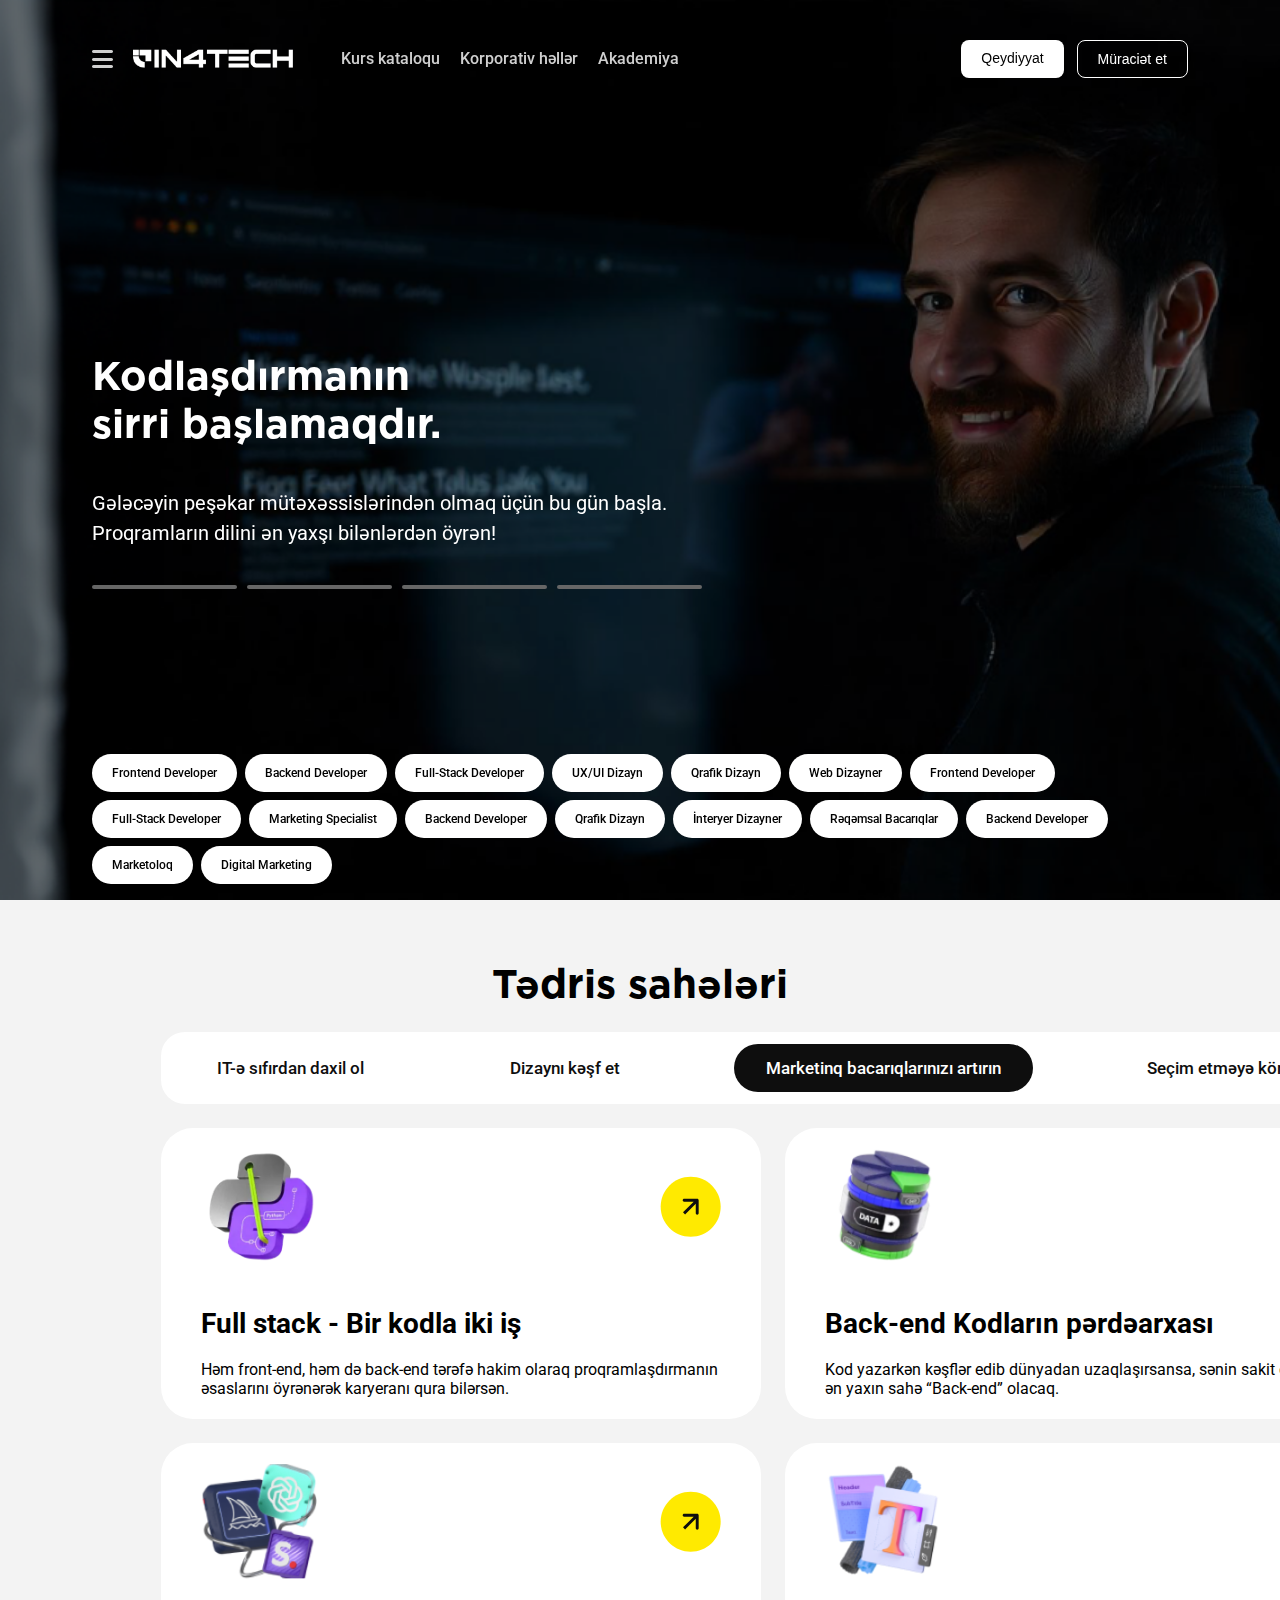
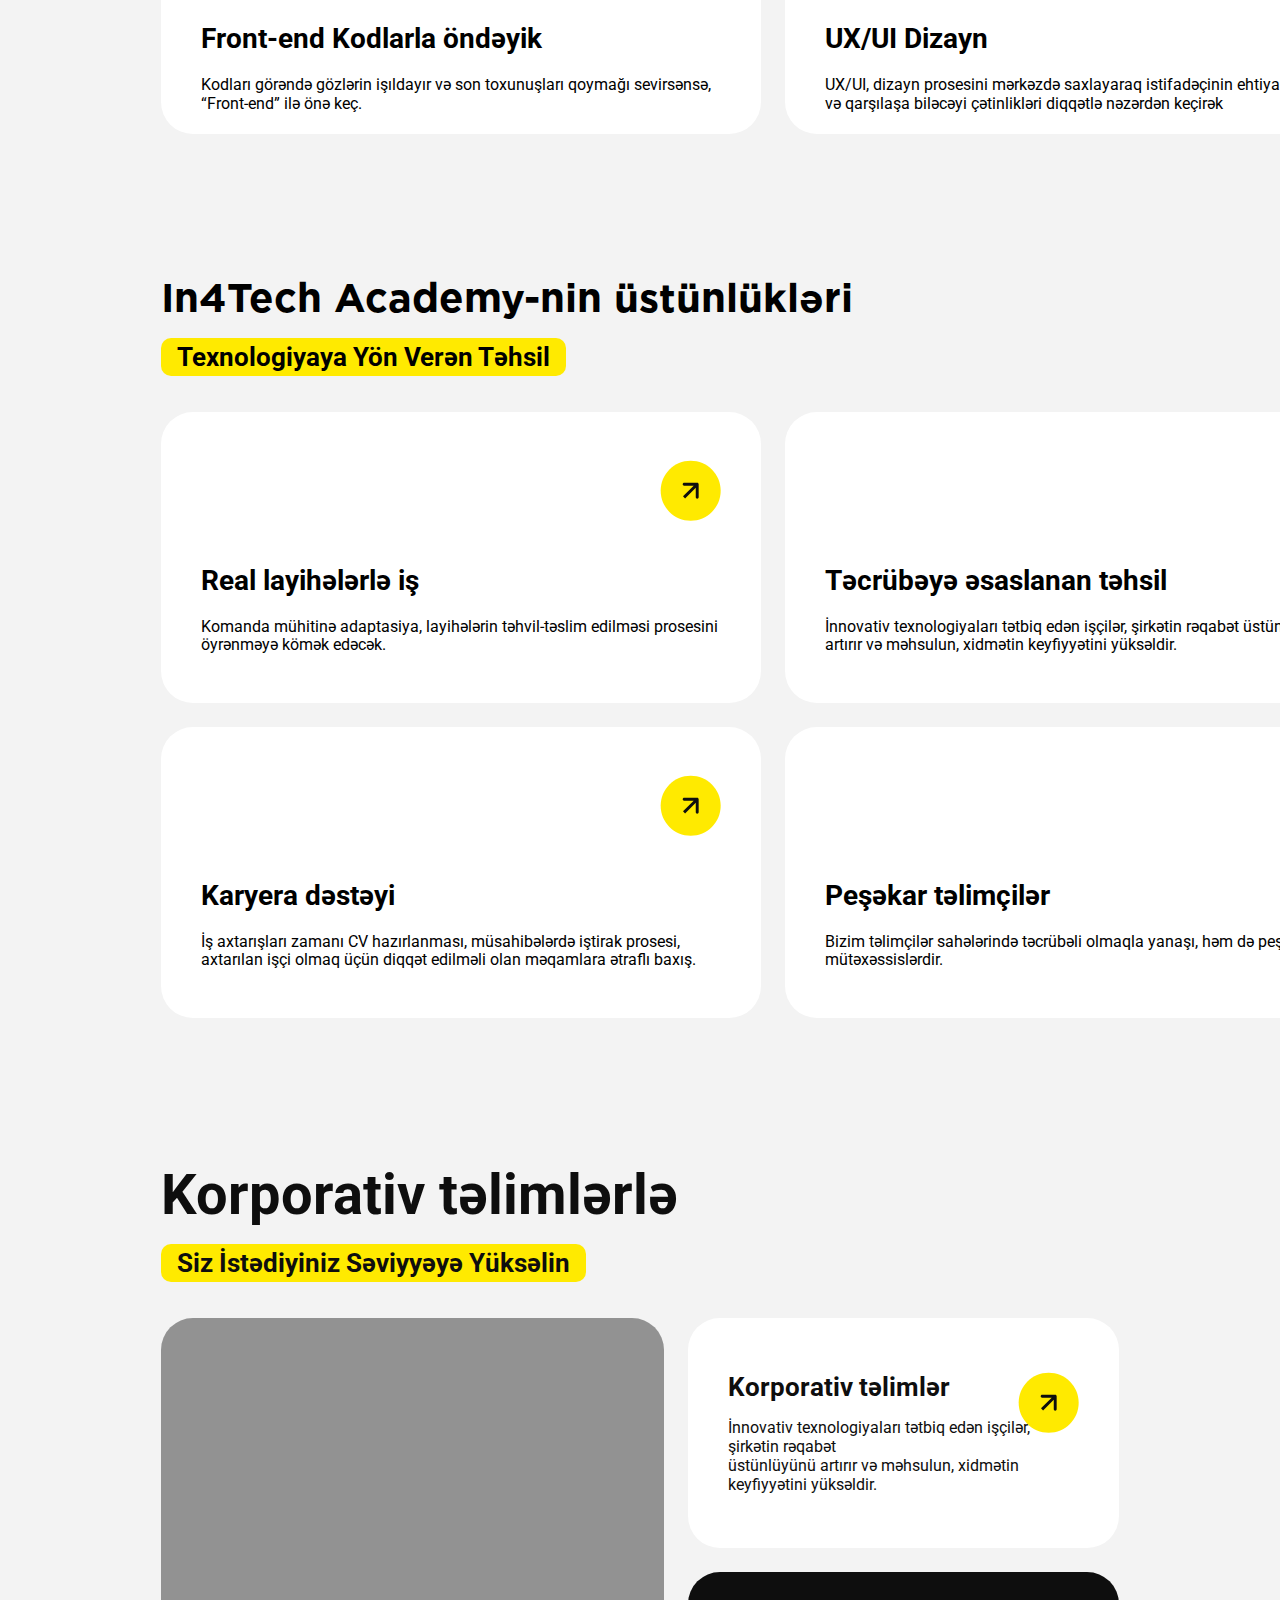
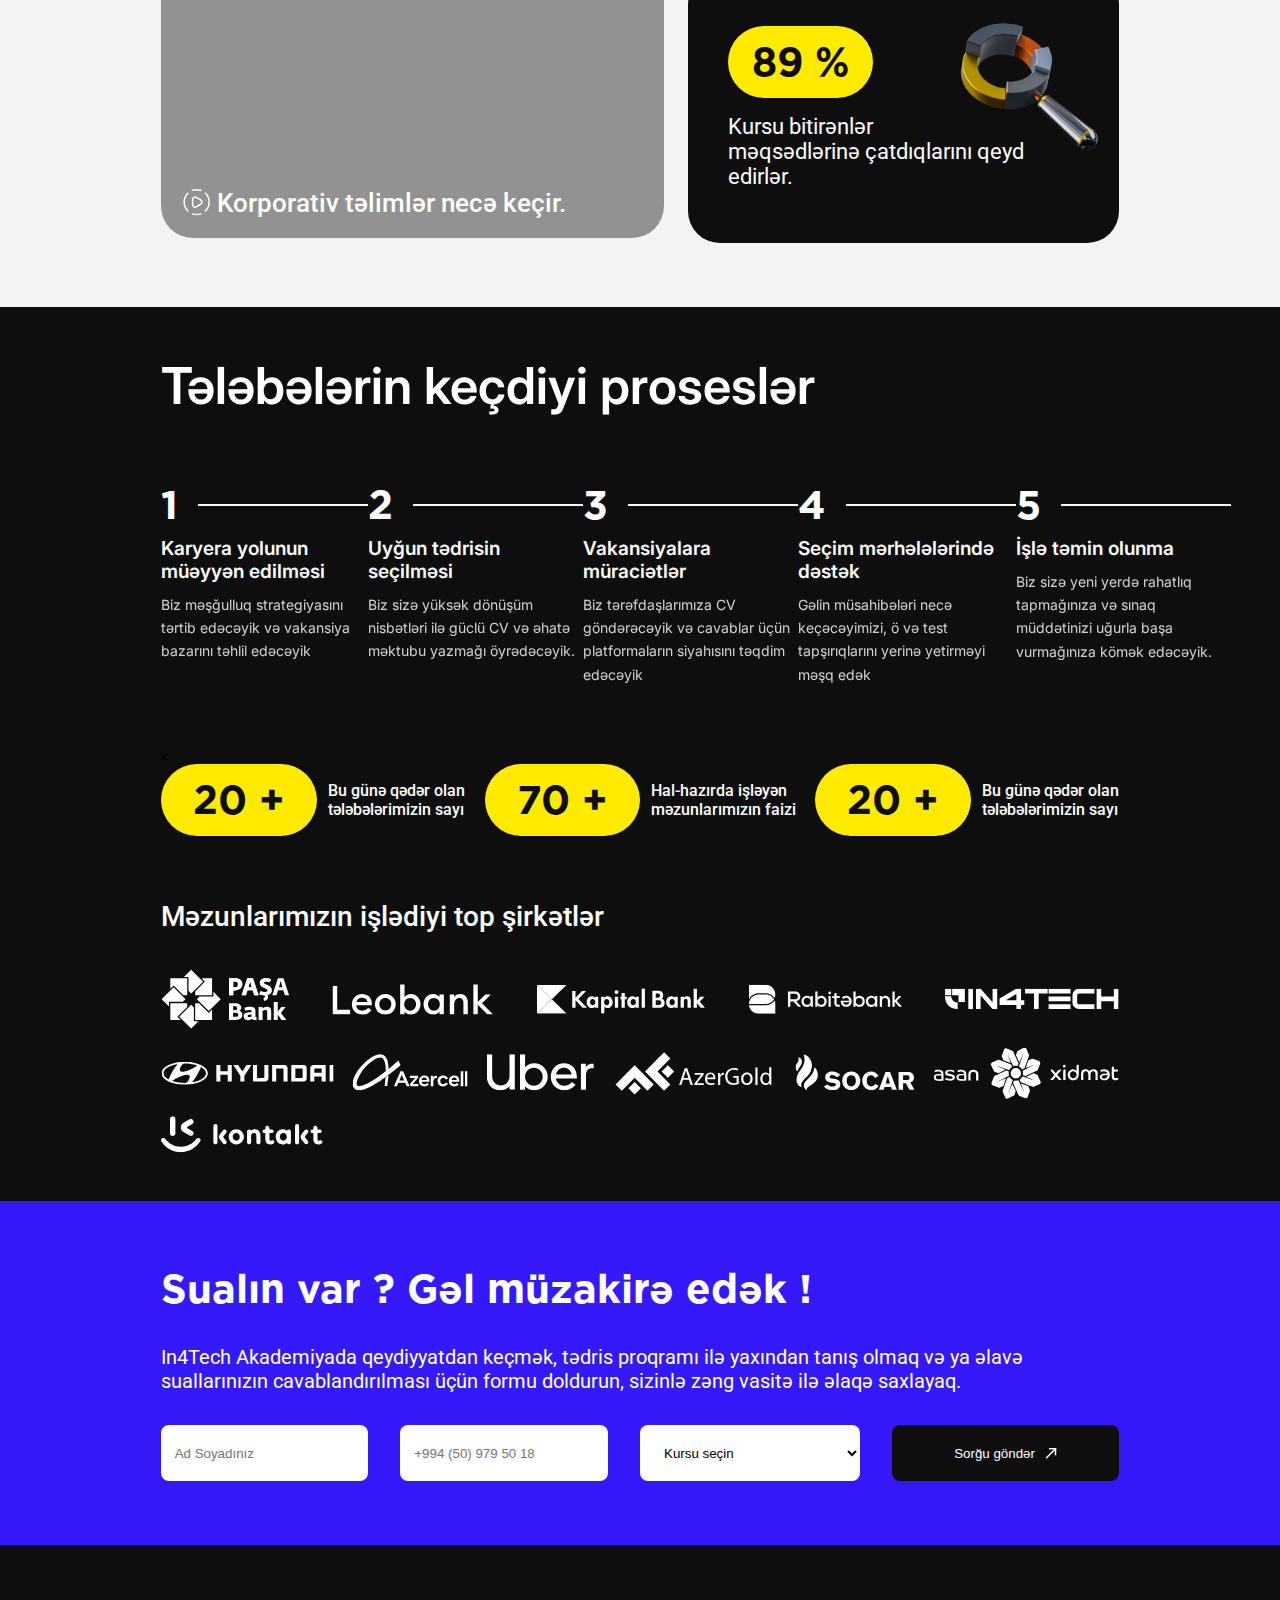
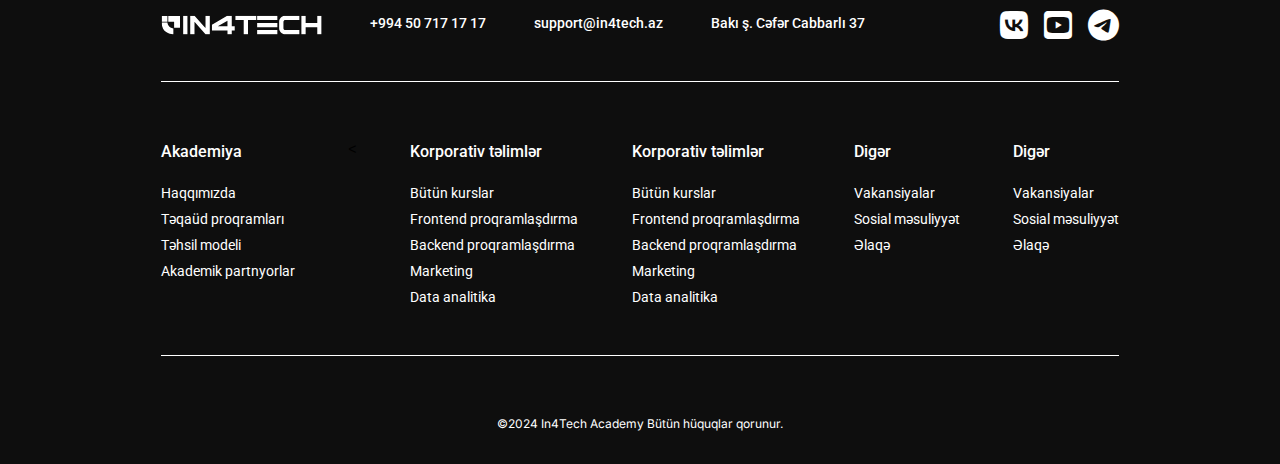
==== index.htm @ db111b59 "first commit" ====
<!DOCTYPE html>
<html lang="en">
  <head>
    <meta charset="UTF-8" />

    <!-- Font Awesome CDN -->
    <link
      rel="stylesheet"
      href="https://cdnjs.cloudflare.com/ajax/libs/font-awesome/6.6.0/css/all.min.css"
    />

    <!-- Swiper CDN -->
    <link
      rel="stylesheet"
      href="https://cdn.jsdelivr.net/npm/swiper@11/swiper-bundle.min.css"
    />

    <!-- Reset CSS -->
    <link rel="stylesheet" href="css/reset.css" />

    <!-- Main CSS -->
    <link rel="stylesheet" href="css/style.css" />

    <!-- Swiper CSS -->
    <link rel="stylesheet" href="css/swiper.css" />

    <!-- Website Favicon -->
    <link rel="shortcut icon" href="favicon.ico" type="image/x-icon" />

    <meta name="viewport" content="width=device-width, initial-scale=1.0" />
    <title>In4Tech Academy - Kodlaşdırmanın sirri başlamaqdır.</title>
  </head>
  <body>
    <!-- HEADER SECTION -->

    <header>
      <div class="container">
        <nav>
          <div class="nav-menu-left">
            <i class="fa-solid fa-bars"></i>
            <a href="index.htm">
              <img src="img/logo 1.png" alt="logo" />
            </a>

            <ul id="menu">
              <li><a href="#">Kurs kataloqu</a></li>
              <li><a href="#">Korporativ həllər</a></li>
              <li><a href="#">Akademiya</a></li>
            </ul>
          </div>
          <div class="nav-menu-right">
            <a href="#">Qeydiyyat</a>
            <a href="#">Müraciət et</a>
          </div>
        </nav>
      </div>

      <!-- SWIPER SLIDER -->
      <div class="swiper mySwiper">
        <div class="swiper-wrapper">
          <!-- SLİDE 1 -->
          <div class="swiper-slide">
            <div class="container">
              <div class="slider">
                <h1>
                  Kodlaşdırmanın <br />
                  sirri başlamaqdır.
                </h1>
                <p>
                  Gələcəyin peşəkar mütəxəssislərindən olmaq üçün bu gün başla.
                  <br />
                  Proqramların dilini ən yaxşı bilənlərdən öyrən!
                </p>
              </div>
            </div>
          </div>

          <!-- SLİDE 2 -->
          <div class="swiper-slide">
            <div class="container">
              <div class="slider">
                <h1>
                  Kodlaşdırmanın <br />
                  sirri başlamaqdır.
                </h1>
                <p>
                  Gələcəyin peşəkar mütəxəssislərindən olmaq üçün bu gün başla.
                  <br />
                  Proqramların dilini ən yaxşı bilənlərdən öyrən!
                </p>
              </div>
            </div>
          </div>

          <!-- SLİDE 3 -->
          <div class="swiper-slide">
            <div class="container">
              <div class="slider">
                <h1>
                  Kodlaşdırmanın <br />
                  sirri başlamaqdır.
                </h1>
                <p>
                  Gələcəyin peşəkar mütəxəssislərindən olmaq üçün bu gün başla.
                  <br />
                  Proqramların dilini ən yaxşı bilənlərdən öyrən!
                </p>
              </div>
            </div>
          </div>

          <!-- SLİDE 4 -->
          <div class="swiper-slide">
            <div class="container">
              <div class="slider">
                <h1>
                  Kodlaşdırmanın <br />
                  sirri başlamaqdır.
                </h1>
                <p>
                  Gələcəyin peşəkar mütəxəssislərindən olmaq üçün bu gün başla.
                  <br />
                  Proqramların dilini ən yaxşı bilənlərdən öyrən!
                </p>
              </div>
            </div>
          </div>
        </div>
      </div>
      <div class="container">
        <div class="slider-dots">
          <div class="dot"></div>
          <div class="dot"></div>
          <div class="dot"></div>
          <div class="dot"></div>
        </div>

        <!-- Program List -->
        <div class="program-list">
          <a href="#">Frontend Developer</a>
          <a href="#">Backend Developer</a>
          <a href="#">Full-Stack Developer</a>
          <a href="#">UX/UI Dizayn </a>
          <a href="#">Qrafik Dizayn</a>
          <a href="#">Web Dizayner</a>
          <a href="#">Frontend Developer</a>
          <a href="#">Full-Stack Developer</a>
          <a href="#">Marketing Specialist</a>
          <a href="#">Backend Developer</a>
          <a href="#">Qrafik Dizayn</a>
          <a href="#">İnteryer Dizayner</a>
          <a href="#">Rəqəmsal Bacarıqlar</a>
          <a href="#">Backend Developer</a>
          <a href="#">Marketoloq</a>
          <a href="#">Digital Marketing</a>
        </div>
      </div>
    </header>

    <!-- MAIN SECTION -->
    <main>
      <section id="study">
        <div class="container">
          <h2 class="study-heading">Tədris sahələri</h2>
          <div class="study-nav">
            <a href="#">IT-ə sıfırdan daxil ol</a>
            <a href="#">Dizaynı kəşf et</a>
            <a href="#">Marketinq bacarıqlarınızı artırın</a>
            <a href="#">Seçim etməyə kömək et</a>
          </div>
          <div class="cards">
            <div class="card">
              <div class="card-heading">
                <img src="img/76-lg@1x.webp.png" alt="icon" />
                <svg
                  width="61"
                  height="61"
                  viewBox="0 0 61 61"
                  fill="white"
                  xmlns="http://www.w3.org/2000/svg"
                >
                  <path
                    d="M0.666504 30.7661C0.666504 14.1976 14.098 0.766113 30.6665 0.766113C47.235 0.766113 60.6665 14.1976 60.6665 30.7661C60.6665 47.3347 47.235 60.7661 30.6665 60.7661C14.098 60.7661 0.666504 47.3347 0.666504 30.7661Z"
                    fill="#FFEA00"
                  />
                  <path
                    fill-rule="evenodd"
                    clip-rule="evenodd"
                    d="M24.121 22.7661C37.212 22.7661 37.212 22.7661 37.212 22.7661C38.0154 22.7661 38.6665 23.4173 38.6665 24.2207C38.6665 37.3114 38.6665 37.3111 38.6665 37.3111C38.6665 38.1145 38.0154 38.7656 37.212 38.7656C36.4086 38.7656 35.7574 38.1145 35.7574 37.3111C35.7574 27.7319 35.7574 27.732 35.7574 27.732L25.0803 38.4091L23.0235 36.3523L33.7006 25.6752H24.121C23.3177 25.6752 22.6665 25.024 22.6665 24.2207C22.6665 23.4173 23.3177 22.7661 24.121 22.7661Z"
                    fill="#0E0E0E"
                  />
                </svg>
              </div>
              <div class="card-details">
                <h3>Full stack - Bir kodla iki iş</h3>
                <p>
                  Həm front-end, həm də back-end tərəfə hakim olaraq
                  proqramlaşdırmanın əsaslarını öyrənərək karyeranı qura
                  bilərsən.
                </p>
              </div>
            </div>

            <div class="card">
              <div class="card-heading">
                <img src="img/data.png" alt="icon" />
                <svg
                  width="61"
                  height="61"
                  viewBox="0 0 61 61"
                  fill="white"
                  xmlns="http://www.w3.org/2000/svg"
                >
                  <path
                    d="M0.666504 30.7661C0.666504 14.1976 14.098 0.766113 30.6665 0.766113C47.235 0.766113 60.6665 14.1976 60.6665 30.7661C60.6665 47.3347 47.235 60.7661 30.6665 60.7661C14.098 60.7661 0.666504 47.3347 0.666504 30.7661Z"
                    fill="#FFEA00"
                  />
                  <path
                    fill-rule="evenodd"
                    clip-rule="evenodd"
                    d="M24.121 22.7661C37.212 22.7661 37.212 22.7661 37.212 22.7661C38.0154 22.7661 38.6665 23.4173 38.6665 24.2207C38.6665 37.3114 38.6665 37.3111 38.6665 37.3111C38.6665 38.1145 38.0154 38.7656 37.212 38.7656C36.4086 38.7656 35.7574 38.1145 35.7574 37.3111C35.7574 27.7319 35.7574 27.732 35.7574 27.732L25.0803 38.4091L23.0235 36.3523L33.7006 25.6752H24.121C23.3177 25.6752 22.6665 25.024 22.6665 24.2207C22.6665 23.4173 23.3177 22.7661 24.121 22.7661Z"
                    fill="#0E0E0E"
                  />
                </svg>
              </div>
              <div class="card-details">
                <h3>Back-end Kodların pərdəarxası</h3>
                <p>
                  Kod yazarkən kəşflər edib dünyadan uzaqlaşırsansa, sənin sakit
                  dünyana ən yaxın sahə “Back-end” olacaq.
                </p>
              </div>
            </div>

            <div class="card">
              <div class="card-heading">
                <img src="img/Picture.png" alt="icon" />
                <svg
                  width="61"
                  height="61"
                  viewBox="0 0 61 61"
                  fill="white"
                  xmlns="http://www.w3.org/2000/svg"
                >
                  <path
                    d="M0.666504 30.7661C0.666504 14.1976 14.098 0.766113 30.6665 0.766113C47.235 0.766113 60.6665 14.1976 60.6665 30.7661C60.6665 47.3347 47.235 60.7661 30.6665 60.7661C14.098 60.7661 0.666504 47.3347 0.666504 30.7661Z"
                    fill="#FFEA00"
                  />
                  <path
                    fill-rule="evenodd"
                    clip-rule="evenodd"
                    d="M24.121 22.7661C37.212 22.7661 37.212 22.7661 37.212 22.7661C38.0154 22.7661 38.6665 23.4173 38.6665 24.2207C38.6665 37.3114 38.6665 37.3111 38.6665 37.3111C38.6665 38.1145 38.0154 38.7656 37.212 38.7656C36.4086 38.7656 35.7574 38.1145 35.7574 37.3111C35.7574 27.7319 35.7574 27.732 35.7574 27.732L25.0803 38.4091L23.0235 36.3523L33.7006 25.6752H24.121C23.3177 25.6752 22.6665 25.024 22.6665 24.2207C22.6665 23.4173 23.3177 22.7661 24.121 22.7661Z"
                    fill="#0E0E0E"
                  />
                </svg>
              </div>
              <div class="card-details">
                <h3>Front-end Kodlarla öndəyik</h3>
                <p>
                  Kodları görəndə gözlərin işıldayır və son toxunuşları qoymağı
                  sevirsənsə, “Front-end” ilə önə keç.
                </p>
              </div>
            </div>

            <div class="card">
              <div class="card-heading">
                <img src="img/76-lg@2x.webp.png" alt="icon" />
                <svg
                  width="61"
                  height="61"
                  viewBox="0 0 61 61"
                  fill="white"
                  xmlns="http://www.w3.org/2000/svg"
                >
                  <path
                    d="M0.666504 30.7661C0.666504 14.1976 14.098 0.766113 30.6665 0.766113C47.235 0.766113 60.6665 14.1976 60.6665 30.7661C60.6665 47.3347 47.235 60.7661 30.6665 60.7661C14.098 60.7661 0.666504 47.3347 0.666504 30.7661Z"
                    fill="#FFEA00"
                  />
                  <path
                    fill-rule="evenodd"
                    clip-rule="evenodd"
                    d="M24.121 22.7661C37.212 22.7661 37.212 22.7661 37.212 22.7661C38.0154 22.7661 38.6665 23.4173 38.6665 24.2207C38.6665 37.3114 38.6665 37.3111 38.6665 37.3111C38.6665 38.1145 38.0154 38.7656 37.212 38.7656C36.4086 38.7656 35.7574 38.1145 35.7574 37.3111C35.7574 27.7319 35.7574 27.732 35.7574 27.732L25.0803 38.4091L23.0235 36.3523L33.7006 25.6752H24.121C23.3177 25.6752 22.6665 25.024 22.6665 24.2207C22.6665 23.4173 23.3177 22.7661 24.121 22.7661Z"
                    fill="#0E0E0E"
                  />
                </svg>
              </div>
              <div class="card-details">
                <h3>UX/UI Dizayn</h3>
                <p>
                  UX/UI, dizayn prosesini mərkəzdə saxlayaraq istifadəçinin
                  ehtiyaclarını, və qarşılaşa biləcəyi çətinlikləri diqqətlə
                  nəzərdən keçirək
                </p>
              </div>
            </div>
          </div>
        </div>
      </section>

      <section id="corporate">
        <div class="container">
          <div class="corporate-heading">
            <h2>In4Tech Academy-nin üstünlükləri</h2>
            <span>Texnologiyaya Yön Verən Təhsil</span>
          </div>

          <div class="cards">
            <div class="card">
              <div class="card-heading-2">
                <svg
                  width="61"
                  height="61"
                  viewBox="0 0 61 61"
                  fill="white"
                  xmlns="http://www.w3.org/2000/svg"
                >
                  <path
                    d="M0.666504 30.7661C0.666504 14.1976 14.098 0.766113 30.6665 0.766113C47.235 0.766113 60.6665 14.1976 60.6665 30.7661C60.6665 47.3347 47.235 60.7661 30.6665 60.7661C14.098 60.7661 0.666504 47.3347 0.666504 30.7661Z"
                    fill="#FFEA00"
                  />
                  <path
                    fill-rule="evenodd"
                    clip-rule="evenodd"
                    d="M24.121 22.7661C37.212 22.7661 37.212 22.7661 37.212 22.7661C38.0154 22.7661 38.6665 23.4173 38.6665 24.2207C38.6665 37.3114 38.6665 37.3111 38.6665 37.3111C38.6665 38.1145 38.0154 38.7656 37.212 38.7656C36.4086 38.7656 35.7574 38.1145 35.7574 37.3111C35.7574 27.7319 35.7574 27.732 35.7574 27.732L25.0803 38.4091L23.0235 36.3523L33.7006 25.6752H24.121C23.3177 25.6752 22.6665 25.024 22.6665 24.2207C22.6665 23.4173 23.3177 22.7661 24.121 22.7661Z"
                    fill="#0E0E0E"
                  />
                </svg>
              </div>
              <div class="card-details">
                <h3>Real layihələrlə iş </h3>
                <p>
                  Komanda mühitinə adaptasiya, layihələrin təhvil-təslim
                  edilməsi prosesini öyrənməyə kömək edəcək.
                </p>
              </div>
            </div>

            <div class="card">
              <div class="card-heading-2">
                <svg
                  width="61"
                  height="61"
                  viewBox="0 0 61 61"
                  fill="white"
                  xmlns="http://www.w3.org/2000/svg"
                >
                  <path
                    d="M0.666504 30.7661C0.666504 14.1976 14.098 0.766113 30.6665 0.766113C47.235 0.766113 60.6665 14.1976 60.6665 30.7661C60.6665 47.3347 47.235 60.7661 30.6665 60.7661C14.098 60.7661 0.666504 47.3347 0.666504 30.7661Z"
                    fill="#FFEA00"
                  />
                  <path
                    fill-rule="evenodd"
                    clip-rule="evenodd"
                    d="M24.121 22.7661C37.212 22.7661 37.212 22.7661 37.212 22.7661C38.0154 22.7661 38.6665 23.4173 38.6665 24.2207C38.6665 37.3114 38.6665 37.3111 38.6665 37.3111C38.6665 38.1145 38.0154 38.7656 37.212 38.7656C36.4086 38.7656 35.7574 38.1145 35.7574 37.3111C35.7574 27.7319 35.7574 27.732 35.7574 27.732L25.0803 38.4091L23.0235 36.3523L33.7006 25.6752H24.121C23.3177 25.6752 22.6665 25.024 22.6665 24.2207C22.6665 23.4173 23.3177 22.7661 24.121 22.7661Z"
                    fill="#0E0E0E"
                  />
                </svg>
              </div>
              <div class="card-details">
                <h3>Təcrübəyə əsaslanan təhsil</h3>
                <p>
                  İnnovativ texnologiyaları tətbiq edən işçilər, şirkətin
                  rəqabət üstünlüyünü artırır və məhsulun, xidmətin keyfiyyətini
                  yüksəldir.
                </p>
              </div>
            </div>

            <div class="card">
              <div class="card-heading-2">
                <svg
                  width="61"
                  height="61"
                  viewBox="0 0 61 61"
                  fill="white"
                  xmlns="http://www.w3.org/2000/svg"
                >
                  <path
                    d="M0.666504 30.7661C0.666504 14.1976 14.098 0.766113 30.6665 0.766113C47.235 0.766113 60.6665 14.1976 60.6665 30.7661C60.6665 47.3347 47.235 60.7661 30.6665 60.7661C14.098 60.7661 0.666504 47.3347 0.666504 30.7661Z"
                    fill="#FFEA00"
                  />
                  <path
                    fill-rule="evenodd"
                    clip-rule="evenodd"
                    d="M24.121 22.7661C37.212 22.7661 37.212 22.7661 37.212 22.7661C38.0154 22.7661 38.6665 23.4173 38.6665 24.2207C38.6665 37.3114 38.6665 37.3111 38.6665 37.3111C38.6665 38.1145 38.0154 38.7656 37.212 38.7656C36.4086 38.7656 35.7574 38.1145 35.7574 37.3111C35.7574 27.7319 35.7574 27.732 35.7574 27.732L25.0803 38.4091L23.0235 36.3523L33.7006 25.6752H24.121C23.3177 25.6752 22.6665 25.024 22.6665 24.2207C22.6665 23.4173 23.3177 22.7661 24.121 22.7661Z"
                    fill="#0E0E0E"
                  />
                </svg>
              </div>
              <div class="card-details">
                <h3>Karyera dəstəyi</h3>
                <p>
                  İş axtarışları zamanı CV hazırlanması, müsahibələrdə iştirak
                  prosesi, axtarılan işçi olmaq üçün diqqət edilməli olan
                  məqamlara ətraflı baxış.
                </p>
              </div>
            </div>

            <div class="card">
              <div class="card-heading-2">
                <svg
                  width="61"
                  height="61"
                  viewBox="0 0 61 61"
                  fill="white"
                  xmlns="http://www.w3.org/2000/svg"
                >
                  <path
                    d="M0.666504 30.7661C0.666504 14.1976 14.098 0.766113 30.6665 0.766113C47.235 0.766113 60.6665 14.1976 60.6665 30.7661C60.6665 47.3347 47.235 60.7661 30.6665 60.7661C14.098 60.7661 0.666504 47.3347 0.666504 30.7661Z"
                    fill="#FFEA00"
                  />
                  <path
                    fill-rule="evenodd"
                    clip-rule="evenodd"
                    d="M24.121 22.7661C37.212 22.7661 37.212 22.7661 37.212 22.7661C38.0154 22.7661 38.6665 23.4173 38.6665 24.2207C38.6665 37.3114 38.6665 37.3111 38.6665 37.3111C38.6665 38.1145 38.0154 38.7656 37.212 38.7656C36.4086 38.7656 35.7574 38.1145 35.7574 37.3111C35.7574 27.7319 35.7574 27.732 35.7574 27.732L25.0803 38.4091L23.0235 36.3523L33.7006 25.6752H24.121C23.3177 25.6752 22.6665 25.024 22.6665 24.2207C22.6665 23.4173 23.3177 22.7661 24.121 22.7661Z"
                    fill="#0E0E0E"
                  />
                </svg>
              </div>
              <div class="card-details">
                <h3>Peşəkar təlimçilər</h3>
                <p>
                  Bizim təlimçilər sahələrində təcrübəli olmaqla yanaşı, həm də
                  peşəkar mütəxəssislərdir.
                </p>
              </div>
            </div>
          </div>
        </div>
      </section>

      <section id="meeting">
        <div class="container">
          <div class="corporate-2-heading">
            <h2>Korporativ təlimlərlə</h2>
            <span>Siz İstədiyiniz Səviyyəyə Yüksəlin</span>
          </div>
          <div class="corporate-details">
            <div class="corporate-video">
              <video autoplay muted loop>
                <source
                  src="videos/-0879-41a8-ba0b-53f25658609f.mp4"
                  type="video/mp4"
                />
              </video>
              <div class="overlay">
                <svg
                  xmlns="http://www.w3.org/2000/svg"
                  width="31"
                  height="31"
                  viewBox="0 0 31 31"
                  fill="none"
                >
                  <path
                    d="M24.5039 23.9309C29.3914 19.0434 29.3914 11.1309 24.5039 6.25586"
                    stroke="white"
                    stroke-width="1.5"
                    stroke-linecap="round"
                    stroke-linejoin="round"
                  />
                  <path
                    d="M6.82773 6.25586C1.94023 11.1434 1.94023 19.0559 6.82773 23.9309"
                    stroke="white"
                    stroke-width="1.5"
                    stroke-linecap="round"
                    stroke-linejoin="round"
                  />
                  <path
                    d="M11.541 26.8564C12.8785 27.3189 14.266 27.544 15.666 27.544C17.066 27.5315 18.4535 27.3189 19.791 26.8564"
                    stroke="white"
                    stroke-width="1.5"
                    stroke-linecap="round"
                    stroke-linejoin="round"
                  />
                  <path
                    d="M11.541 3.33112C12.8785 2.86862 14.266 2.64355 15.666 2.64355C17.066 2.64355 18.4535 2.86862 19.791 3.33112"
                    stroke="white"
                    stroke-width="1.5"
                    stroke-linecap="round"
                    stroke-linejoin="round"
                  />
                  <path
                    d="M11.5918 15.0939V13.0064C11.5918 10.4064 13.4293 9.34393 15.6793 10.6439L17.4918 11.694L19.3043 12.7439C21.5543 14.0439 21.5543 16.169 19.3043 17.469L17.4918 18.5189L15.6793 19.5689C13.4293 20.8689 11.5918 19.8064 11.5918 17.2064V15.0939Z"
                    stroke="white"
                    stroke-width="1.5"
                    stroke-miterlimit="10"
                    stroke-linecap="round"
                    stroke-linejoin="round"
                  />
                </svg>
                <p>Korporativ təlimlər necə keçir.</p>
              </div>
            </div>

            <!-- hvhjv -->
            <div class="statistic-cards">
              <div class="statistic-card">
                <div class="statistic-card-heading">
                  <h3>Korporativ təlimlər</h3>
                  <svg
                    width="61"
                    height="61"
                    viewBox="0 0 61 61"
                    fill="white"
                    xmlns="http://www.w3.org/2000/svg"
                  >
                    <path
                      d="M0.666504 30.7661C0.666504 14.1976 14.098 0.766113 30.6665 0.766113C47.235 0.766113 60.6665 14.1976 60.6665 30.7661C60.6665 47.3347 47.235 60.7661 30.6665 60.7661C14.098 60.7661 0.666504 47.3347 0.666504 30.7661Z"
                      fill="#FFEA00"
                    />
                    <path
                      fill-rule="evenodd"
                      clip-rule="evenodd"
                      d="M24.121 22.7661C37.212 22.7661 37.212 22.7661 37.212 22.7661C38.0154 22.7661 38.6665 23.4173 38.6665 24.2207C38.6665 37.3114 38.6665 37.3111 38.6665 37.3111C38.6665 38.1145 38.0154 38.7656 37.212 38.7656C36.4086 38.7656 35.7574 38.1145 35.7574 37.3111C35.7574 27.7319 35.7574 27.732 35.7574 27.732L25.0803 38.4091L23.0235 36.3523L33.7006 25.6752H24.121C23.3177 25.6752 22.6665 25.024 22.6665 24.2207C22.6665 23.4173 23.3177 22.7661 24.121 22.7661Z"
                      fill="#0E0E0E"
                    />
                  </svg>
                </div>

                <p>
                  İnnovativ texnologiyaları tətbiq edən işçilər, şirkətin
                  rəqabət <br />
                  üstünlüyünü artırır və məhsulun, xidmətin keyfiyyətini
                  yüksəldir.
                </p>
              </div>
              <div class="statistic-card-dark">
                <div class="statistic-card-dark-heading">
                  <span>89 %</span>
                  <p>
                    Kursu bitirənlər <br />
                    məqsədlərinə çatdıqlarını qeyd edirlər.
                  </p>
                </div>
                <div class="statistic-card-dark-bg"></div>
              </div>
            </div>
          </div>
        </div>
      </section>

      <section id="logo">
        <div class="container">
          <h2>Tələbələrin keçdiyi proseslər</h2>
          <div class="step-list">
            <div class="step-card">
              <div class="step-card-heading">
                <span>1</span>
                <div class="step-card-line"></div>
              </div>
              <div class="step-card-details">
                <p>Karyera yolunun müəyyən edilməsi</p>
                <p>
                  Biz məşğulluq strategiyasını tərtib edəcəyik və vakansiya
                  bazarını təhlil edəcəyik
                </p>
              </div>
            </div>

            <div class="step-card">
              <div class="step-card-heading">
                <span>2</span>
                <div class="step-card-line"></div>
              </div>
              <div class="step-card-details">
                <p>Uyğun tədrisin seçilməsi</p>
                <p>
                  Biz sizə yüksək dönüşüm nisbətləri ilə güclü CV və əhatə
                  məktubu yazmağı öyrədəcəyik.
                </p>
              </div>
            </div>

            <div class="step-card">
              <div class="step-card-heading">
                <span>3</span>
                <div class="step-card-line"></div>
              </div>
              <div class="step-card-details">
                <p>Vakansiyalara müraciətlər</p>
                <p>
                  Biz tərəfdaşlarımıza CV göndərəcəyik və cavablar üçün
                  platformaların siyahısını təqdim edəcəyik
                </p>
              </div>
            </div>

            <div class="step-card">
              <div class="step-card-heading">
                <span>4</span>
                <div class="step-card-line"></div>
              </div>
              <div class="step-card-details">
                <p>Seçim mərhələlərində dəstək</p>
                <p>
                  Gəlin müsahibələri necə keçəcəyimizi, ö və test tapşırıqlarını
                  yerinə yetirməyi məşq edək
                </p>
              </div>
            </div>

            <div class="step-card">
              <div class="step-card-heading">
                <span>5</span>
                <div class="step-card-line"></div>
              </div>
              <div class="step-card-details">
                <p>İşlə təmin olunma</p>
                <p>
                  Biz sizə yeni yerdə rahatlıq tapmağınıza və sınaq müddətinizi
                  uğurla başa vurmağınıza kömək edəcəyik.
                </p>
              </div>
            </div>
          </div>
          <

          <!-- Step Percents -->
          <div class="interest-rates">
            <div class="rate">
              <span>20 +</span>
              <p>
                Bu günə qədər olan <br />
                tələbələrimizin sayı
              </p>
            </div>

            <div class="rate">
              <span>70 +</span>
              <p>
                Hal-hazırda işləyən <br />
                məzunlarımızın faizi
              </p>
            </div>

            <div class="rate">
              <span>20 +</span>
              <p>
                Bu günə qədər olan <br />
                tələbələrimizin sayı
              </p>
            </div>
          </div>
          <div class="logo-brand">
            <h3>Məzunlarımızın işlədiyi top şirkətlər</h3>
            <div class="logo-list">
              <svg
                xmlns="http://www.w3.org/2000/svg"
                width="129"
                height="60"
                viewBox="0 0 129 60"
                fill="none"
              >
                <g clip-path="url(#clip0_1620_2476)">
                  <path
                    fill-rule="evenodd"
                    clip-rule="evenodd"
                    d="M67.9805 34.1366H73.905C78.0363 34.1366 80.1898 35.6165 80.1898 38.7841C80.1898 40.1902 79.3515 41.2387 78.4923 41.7857V41.8324C79.6403 42.238 81.4054 43.4758 81.4054 45.7879C81.4054 48.8608 79.5899 50.9799 74.6204 50.9799H67.9805V34.1366ZM73.524 41.0457C75.2915 41.0457 76.1753 40.7384 76.1753 39.2352C76.1753 37.8069 75.219 37.2353 73.3101 37.2353H72.065V41.0457H73.524ZM74.1165 47.8111C76.2687 47.8111 77.3455 47.242 77.3455 45.8813C77.3455 44.3571 76.1753 43.8089 73.8325 43.8089H72.065V47.8111H74.1165ZM82.6862 47.2653C82.6862 43.9773 85.6989 43.3111 88.2752 43.3111H90.5455V42.4998C90.5455 41.3579 89.808 41.0248 88.1818 41.0248C86.8936 41.0248 85.5022 41.3088 84.2878 41.5964L83.4975 38.7152C84.9786 38.1412 86.6982 37.6655 88.778 37.6655C92.817 37.6655 94.4407 38.8074 94.4407 41.7378V47.5259C94.4407 47.9586 94.8709 48.0532 95.6134 48.0729L95.4708 51.0757C95.1573 51.1028 94.8476 51.1028 94.5366 51.1028C92.962 51.1028 91.2879 50.8385 90.9265 49.7187C89.9727 50.4562 88.6096 51.1937 87.1776 51.1937C84.3087 51.1937 82.6862 49.8601 82.6862 47.2653ZM90.5455 47.6709V45.6195L88.5862 45.6699C87.4148 45.6895 86.5581 46.0706 86.5581 47.0256C86.5581 47.7877 87.298 48.1208 88.0122 48.1208C88.778 48.1208 89.6888 47.9057 90.5455 47.6685M97.5677 37.9753H101.556V39.2856C102.343 38.6894 104.068 37.6409 105.809 37.6409C109.895 37.6409 110.185 39.8793 110.185 42.8342V50.9799H106.215V43.166C106.215 41.3801 105.809 41.0703 104.472 41.0703C103.277 41.0703 102.202 41.4538 101.556 41.7636V50.9799H97.5677V37.974V37.9753ZM112.755 33.0205H116.744V42.7862L120.356 37.9753H124.63L119.873 43.9773L125.417 50.9799H120.498L116.744 45.6207V50.9799H112.754L112.755 33.0205Z"
                    fill="white"
                  />
                  <path
                    fill-rule="evenodd"
                    clip-rule="evenodd"
                    d="M40.6721 9.35156H51.0758V26.1985H34.1797V22.3979L43.5128 13.0944L43.9712 12.6396L40.6721 9.35156Z"
                    fill="white"
                  />
                  <path
                    fill-rule="evenodd"
                    clip-rule="evenodd"
                    d="M30.1944 0.730469L42.1444 12.6411L30.1944 24.553L27.5026 21.8672V8.06368H22.8379L30.1944 0.730469Z"
                    fill="white"
                  />
                  <path
                    fill-rule="evenodd"
                    clip-rule="evenodd"
                    d="M9.31641 9.35156V19.7257L12.1558 16.8962L12.6167 16.4414L22.3997 26.1998H26.2138V9.35156H9.31641Z"
                    fill="white"
                  />
                  <path
                    fill-rule="evenodd"
                    clip-rule="evenodd"
                    d="M0.666016 30.1726L12.616 18.2607L24.5598 30.1726L21.8654 32.8608H8.02258V37.5095L0.666016 30.1726Z"
                    fill="white"
                  />
                  <path
                    fill-rule="evenodd"
                    clip-rule="evenodd"
                    d="M9.31641 50.9947V34.1465H26.2138V37.9471L16.8807 47.2506L16.4222 47.7054L16.8807 48.1602L19.7213 50.9947H9.31641Z"
                    fill="white"
                  />
                  <path
                    fill-rule="evenodd"
                    clip-rule="evenodd"
                    d="M30.198 59.6157L18.248 47.7051L30.198 35.792L32.8862 38.4753V52.2813H37.5546L30.198 59.6157Z"
                    fill="white"
                  />
                  <path
                    fill-rule="evenodd"
                    clip-rule="evenodd"
                    d="M51.0763 50.9947H34.1777V34.1465H37.9918L47.3212 43.4537L47.7797 43.9048L48.2345 43.45L51.0763 40.6193V50.9947Z"
                    fill="white"
                  />
                  <path
                    fill-rule="evenodd"
                    clip-rule="evenodd"
                    d="M47.779 42.0866L35.834 30.1723L38.5259 27.4866H52.3687V22.8379L59.7253 30.1723L47.779 42.0866Z"
                    fill="white"
                  />
                  <path
                    fill-rule="evenodd"
                    clip-rule="evenodd"
                    d="M67.9805 9.37004H74.5344C78.3239 9.37004 81.0391 11.5825 81.0391 15.3352C81.0391 18.638 78.3227 21.4183 73.2942 21.4183H72.0527V26.1691H67.9805V9.37004ZM73.4355 18.3049C75.9639 18.3049 76.8661 16.9982 76.8661 15.4323C76.8661 13.7422 76.1778 12.5315 74.0083 12.5315H72.0539V18.3049H73.4355ZM98.1922 25.2423L99.339 22.3439C100.841 22.8687 101.933 23.106 103.792 23.106C105.822 23.106 106.748 22.4877 106.748 21.4663C106.748 18.7338 98.7416 19.4701 98.7416 13.768C98.7416 10.5353 101.816 9.13281 104.796 9.13281C107.464 9.13281 108.752 9.70437 110.061 10.2759L108.893 13.076C107.654 12.7232 106.628 12.3876 104.914 12.3876C103.224 12.3876 102.697 13.0293 102.697 13.7422C102.697 15.9768 110.849 15.9768 110.849 21.3225C110.849 25.005 107.321 26.4309 103.843 26.4309C101.079 26.4309 99.4557 25.9306 98.1922 25.2423ZM91.6849 9.37004H86.1537L80.4786 26.1691H84.6787L86.2717 21.2524H91.5669L93.1599 26.1691H97.3563L91.6849 9.37004ZM87.228 18.3294L88.9181 11.864L90.6107 18.3294H87.228Z"
                    fill="white"
                  />
                  <path
                    fill-rule="evenodd"
                    clip-rule="evenodd"
                    d="M68.2695 9.33496H74.896C78.7273 9.33496 81.4745 11.5499 81.4745 15.3013C81.4745 18.6041 78.7273 21.3857 73.6447 21.3857H72.3909V26.1426H68.2695V9.33496ZM73.7885 18.271C76.3452 18.271 77.256 16.9595 77.256 15.3972C77.256 13.7096 76.5615 12.5001 74.3674 12.5001H72.3909V18.271H73.7873H73.7885ZM122.444 9.33496H116.937L111.29 26.1414H115.47L117.055 21.2222H122.326L123.919 26.1414H128.098L122.444 9.33496ZM118.006 18.3005L119.695 11.8314L121.377 18.3005H118.006ZM92.0871 9.33496H86.5767L80.9299 26.1414H85.1091L86.6947 21.2222H91.9654L93.5584 26.1414H97.7376L92.0871 9.33496ZM87.6436 18.3005L89.3313 11.8314L91.0152 18.3005H87.6436ZM106.516 25.8451C106.757 26.5089 107.033 27.5672 107.033 28.2395C107.033 30.3316 104.91 31.4686 103.499 32.1446L102.231 29.5548C102.793 29.1663 103.928 28.6538 103.928 27.7479C103.928 27.2562 103.822 26.6453 103.714 26.1377C101.258 26.1069 99.7853 25.6337 98.6299 24.9909L99.7116 22.1711C101.135 22.68 102.179 22.9111 103.944 22.9111C105.861 22.9111 106.749 22.3125 106.749 21.3181C106.749 18.6631 99.1462 19.3846 99.1462 13.8399C99.1462 10.6993 102.063 9.33496 104.889 9.33496C107.428 9.33496 108.646 9.89423 109.892 10.4461L108.783 13.1736C107.607 12.8258 106.633 12.5038 105.008 12.5038C103.398 12.5038 102.9 13.1233 102.9 13.8153C102.9 15.9909 110.635 15.9909 110.635 21.1817C110.635 23.8268 108.805 25.2723 106.516 25.8451Z"
                    fill="white"
                  />
                </g>
                <defs>
                  <clipPath id="clip0_1620_2476">
                    <rect
                      width="127.833"
                      height="59"
                      fill="white"
                      transform="translate(0.666016 0.730469)"
                    />
                  </clipPath>
                </defs>
              </svg>

              <!-- Leo -->
              <svg
                xmlns="http://www.w3.org/2000/svg"
                width="161"
                height="32"
                viewBox="0 0 161 32"
                fill="none"
              >
                <g clip-path="url(#clip0_1620_2490)">
                  <path
                    d="M0.533203 3.08691H5.1853V26.7772H18.1078V31.2142H0.533203V3.08691Z"
                    fill="white"
                  />
                  <path
                    d="M30.2801 31.611C28.7692 31.611 27.3775 31.3601 26.1051 30.8582C24.8328 30.3565 23.7328 29.6566 22.805 28.7586C21.9037 27.8343 21.1879 26.7383 20.6578 25.4705C20.1542 24.2028 19.9023 22.8163 19.9023 21.3109C19.9023 19.8583 20.1542 18.5113 20.6578 17.2701C21.1879 16.0023 21.9037 14.9063 22.805 13.982C23.7328 13.0576 24.8328 12.3313 26.1051 11.8031C27.3775 11.2748 28.7692 11.0107 30.2801 11.0107C31.5789 11.0107 32.8117 11.222 33.9779 11.6446C35.1443 12.0672 36.1648 12.701 37.0396 13.5462C37.9144 14.3648 38.6036 15.3949 39.1071 16.6362C39.6108 17.8511 39.8627 19.2508 39.8627 20.8355C39.8627 21.0468 39.8627 21.258 39.8627 21.4693C39.8627 21.6806 39.8494 21.9448 39.8229 22.2617H24.1966C24.2496 23.0804 24.4352 23.8199 24.7533 24.4801C25.0979 25.1404 25.5352 25.7082 26.0654 26.1837C26.6221 26.659 27.2583 27.0287 27.9739 27.2929C28.7161 27.5306 29.4982 27.6494 30.3198 27.6494C31.7248 27.6494 32.8912 27.372 33.8189 26.8174C34.7467 26.2364 35.4756 25.5101 36.0058 24.6385L39.3457 27.0155C38.4445 28.4417 37.2251 29.5642 35.6876 30.3829C34.1768 31.2017 32.3742 31.611 30.2801 31.611ZM35.4491 19.0924C35.2105 17.6663 34.5744 16.5834 33.5406 15.8439C32.5333 15.078 31.3935 14.695 30.1211 14.695C29.4849 14.695 28.8487 14.7874 28.2125 14.9723C27.6029 15.1573 27.0329 15.4345 26.5027 15.8042C25.9992 16.174 25.5617 16.6362 25.1906 17.1908C24.8195 17.719 24.5544 18.3529 24.3954 19.0924H35.4491Z"
                    fill="white"
                  />
                  <path
                    d="M53.3452 31.611C51.8609 31.611 50.4824 31.3469 49.2102 30.8187C47.9642 30.2904 46.8642 29.5642 45.9099 28.6398C44.9821 27.689 44.2532 26.5929 43.723 25.3517C43.1928 24.0839 42.9277 22.737 42.9277 21.3109C42.9277 19.8847 43.1928 18.551 43.723 17.3096C44.2532 16.042 44.9821 14.946 45.9099 14.0215C46.8642 13.0708 47.9642 12.3313 49.2102 11.8031C50.4824 11.2748 51.8609 11.0107 53.3452 11.0107C54.8032 11.0107 56.1683 11.2748 57.4408 11.8031C58.7132 12.3313 59.8132 13.0708 60.7409 14.0215C61.6952 14.946 62.4374 16.042 62.9676 17.3096C63.4978 18.551 63.7629 19.8847 63.7629 21.3109C63.7629 22.737 63.4978 24.0839 62.9676 25.3517C62.4374 26.5929 61.6952 27.689 60.7409 28.6398C59.8132 29.5642 58.7132 30.2904 57.4408 30.8187C56.1683 31.3469 54.8032 31.611 53.3452 31.611ZM53.3452 27.5701C54.22 27.5701 55.0153 27.4117 55.731 27.0948C56.4733 26.7779 57.1093 26.3421 57.6395 25.7875C58.1697 25.2065 58.5806 24.5329 58.8721 23.767C59.1637 23.0011 59.3096 22.1824 59.3096 21.3109C59.3096 20.4393 59.1637 19.6205 58.8721 18.8546C58.5806 18.0887 58.1697 17.4285 57.6395 16.8739C57.1093 16.2929 56.4733 15.8439 55.731 15.527C55.0153 15.21 54.22 15.0516 53.3452 15.0516C52.4706 15.0516 51.662 15.21 50.9199 15.527C50.1776 15.8439 49.5414 16.2929 49.0113 16.8739C48.4811 17.4285 48.0703 18.0887 47.7787 18.8546C47.4871 19.6205 47.3414 20.4393 47.3414 21.3109C47.3414 22.1824 47.4871 23.0011 47.7787 23.767C48.0703 24.5329 48.4811 25.2065 49.0113 25.7875C49.5414 26.3421 50.1776 26.7779 50.9199 27.0948C51.662 27.4117 52.4706 27.5701 53.3452 27.5701Z"
                    fill="white"
                  />
                  <path
                    d="M78.9375 31.611C77.5061 31.611 76.2205 31.3072 75.0806 30.6999C73.9407 30.066 73.0926 29.353 72.5359 28.5605V31.2149H68.1621V1.50293H72.5359V14.0612C73.0926 13.2688 73.9407 12.569 75.0806 11.9615C76.2205 11.3277 77.5061 11.0108 78.9375 11.0108C80.2894 11.0108 81.5484 11.2881 82.7148 11.8427C83.9077 12.3709 84.9282 13.1104 85.7765 14.0612C86.6247 14.9855 87.2874 16.0684 87.7645 17.3096C88.2682 18.551 88.52 19.8847 88.52 21.3109C88.52 22.7371 88.2682 24.0708 87.7645 25.3121C87.2874 26.5534 86.6247 27.6494 85.7765 28.6002C84.9282 29.5246 83.9077 30.2641 82.7148 30.8187C81.5484 31.3469 80.2894 31.611 78.9375 31.611ZM78.1423 27.6494C79.0169 27.6494 79.8122 27.491 80.5279 27.1741C81.2702 26.8306 81.8931 26.3817 82.3967 25.8271C82.9269 25.2461 83.3377 24.5726 83.6293 23.8067C83.9209 23.0408 84.0668 22.2088 84.0668 21.3109C84.0668 20.413 83.9209 19.581 83.6293 18.8151C83.3377 18.0492 82.9269 17.3889 82.3967 16.8343C81.8931 16.2533 81.2702 15.8042 80.5279 15.4874C79.8122 15.1439 79.0169 14.9724 78.1423 14.9724C77.2675 14.9724 76.4591 15.1439 75.7168 15.4874C74.9746 15.8042 74.3384 16.2533 73.8082 16.8343C73.3047 17.3889 72.907 18.0492 72.6154 18.8151C72.3238 19.581 72.178 20.413 72.178 21.3109C72.178 22.2088 72.3238 23.0408 72.6154 23.8067C72.907 24.5726 73.3047 25.2461 73.8082 25.8271C74.3384 26.3817 74.9746 26.8306 75.7168 27.1741C76.4591 27.491 77.2675 27.6494 78.1423 27.6494Z"
                    fill="white"
                  />
                  <path
                    d="M101.126 31.611C99.7736 31.611 98.5012 31.3469 97.3084 30.8187C96.142 30.2641 95.1347 29.5245 94.2864 28.6002C93.4383 27.6494 92.7622 26.5534 92.2587 25.3121C91.7816 24.0707 91.543 22.737 91.543 21.3109C91.543 19.8847 91.7816 18.551 92.2587 17.3096C92.7622 16.0684 93.4383 14.9855 94.2864 14.0612C95.1347 13.1104 96.142 12.3709 97.3084 11.8427C98.5012 11.288 99.7736 11.0107 101.126 11.0107C102.557 11.0107 103.829 11.3277 104.943 11.9615C106.082 12.569 106.931 13.2688 107.487 14.0612V11.4069H111.861V31.2149H107.487V28.5605C106.931 29.3529 106.082 30.066 104.943 30.6998C103.829 31.3072 102.557 31.611 101.126 31.611ZM101.921 27.6494C102.795 27.6494 103.591 27.491 104.306 27.1741C105.049 26.8306 105.672 26.3817 106.175 25.827C106.705 25.246 107.116 24.5726 107.408 23.8067C107.699 23.0408 107.845 22.2088 107.845 21.3109C107.845 20.4129 107.699 19.581 107.408 18.8151C107.116 18.0492 106.705 17.3889 106.175 16.8343C105.672 16.2533 105.049 15.8042 104.306 15.4874C103.591 15.1439 102.795 14.9723 101.921 14.9723C101.046 14.9723 100.237 15.1439 99.4953 15.4874C98.7796 15.8042 98.1566 16.2533 97.6265 16.8343C97.1228 17.3889 96.7252 18.0492 96.4336 18.8151C96.142 19.581 95.9963 20.4129 95.9963 21.3109C95.9963 22.2088 96.142 23.0408 96.4336 23.8067C96.7252 24.5726 97.1228 25.246 97.6265 25.827C98.1566 26.3817 98.7796 26.8306 99.4953 27.1741C100.237 27.491 101.046 27.6494 101.921 27.6494Z"
                    fill="white"
                  />
                  <path
                    d="M117.787 11.4069H122.161V14.1008C122.77 13.0972 123.606 12.3313 124.666 11.8031C125.726 11.2748 126.906 11.0107 128.205 11.0107C129.344 11.0107 130.378 11.2088 131.305 11.605C132.26 12.0011 133.069 12.5558 133.731 13.2688C134.395 13.982 134.898 14.8535 135.243 15.8835C135.614 16.887 135.799 18.0228 135.799 19.2904V31.2149H131.426V20.0036C131.426 18.4189 131.054 17.1908 130.312 16.3192C129.57 15.4213 128.562 14.9723 127.29 14.9723C125.832 14.9723 124.613 15.527 123.632 16.6362C122.651 17.719 122.161 19.3301 122.161 21.4693V31.2149H117.787V11.4069Z"
                    fill="white"
                  />
                  <path
                    d="M145.768 21.6674V31.2149H141.395V1.50293H145.768V18.9339L153.362 11.4069H158.89L150.023 20.2412L160.878 31.2149H155.271L145.768 21.6674Z"
                    fill="white"
                  />
                </g>
                <defs>
                  <clipPath id="clip0_1620_2490">
                    <rect
                      width="160.345"
                      height="31"
                      fill="white"
                      transform="translate(0.533203 0.730469)"
                    />
                  </clipPath>
                </defs>
              </svg>

              <!-- Kapital -->
              <svg
                xmlns="http://www.w3.org/2000/svg"
                width="169"
                height="30"
                viewBox="0 0 169 30"
                fill="none"
              >
                <g clip-path="url(#clip0_1620_2498)">
                  <mask
                    id="mask0_1620_2498"
                    style="mask-type: luminance"
                    maskUnits="userSpaceOnUse"
                    x="0"
                    y="0"
                    width="169"
                    height="30"
                  >
                    <path
                      d="M168.912 0.730469H0.912109V29.7305H168.912V0.730469Z"
                      fill="white"
                    />
                  </mask>
                  <g mask="url(#mask0_1620_2498)">
                    <path
                      d="M0.912109 29.7272H30.7397V29.7223L15.8297 15.2256L0.912109 29.7272Z"
                      fill="white"
                    />
                    <path
                      d="M0.916016 0.730469V29.7264L15.8302 15.2256L0.916016 0.730469Z"
                      fill="white"
                    />
                    <path
                      d="M42.4246 15.077L50.723 23.5259V23.7161H46.7086L39.4955 16.2962V23.7161H36.2422V6.96387H39.4913V14.0473L46.0433 6.96387H50.0803V7.05533L42.4246 15.077Z"
                      fill="white"
                    />
                    <path
                      d="M59.342 18.1905C59.342 16.7108 58.303 15.1168 56.6423 15.1168C54.9816 15.1168 53.966 16.7132 53.966 18.1905C53.966 19.6678 54.9833 21.2937 56.6456 21.2937C58.308 21.2937 59.3454 19.6768 59.3454 18.1905M62.209 23.7126H59.017V22.7016H58.9716C58.5977 23.1388 58.1277 23.489 57.5963 23.7264C57.0648 23.9638 56.4854 24.0825 55.9006 24.0735C52.5775 24.0735 50.6816 21.1337 50.6816 18.1473C50.6816 15.2278 52.6002 12.332 55.8544 12.332C56.4529 12.3306 57.0448 12.4537 57.5903 12.6932C58.1358 12.9326 58.6223 13.2829 59.017 13.7203V12.6873H62.209V23.7126Z"
                      fill="white"
                    />
                    <path
                      d="M73.3808 18.1908C73.3808 16.7111 72.3653 15.1171 70.7021 15.1171C69.0389 15.1171 68.0241 16.7111 68.0241 18.1908C68.0241 19.6706 69.0414 21.294 70.7021 21.294C72.3628 21.294 73.3808 19.6771 73.3808 18.1908ZM68.3475 13.6994C68.7406 13.2672 69.2238 12.9215 69.7651 12.6852C70.3064 12.449 70.8933 12.3275 71.4866 12.3291C74.6971 12.3291 76.6602 15.2494 76.6602 18.1451C76.6602 21.1511 74.7668 24.0722 71.4169 24.0722C70.8363 24.0833 70.2609 23.9631 69.7362 23.7212C69.2114 23.4793 68.7516 23.1222 68.3929 22.6782H68.3475V29.5917H65.1152V12.6876H68.3475V13.6994Z"
                      fill="white"
                    />
                    <path
                      d="M82.1287 23.7145H78.8956V12.6901H82.1287V23.7145ZM82.4295 8.07039C82.4293 8.43885 82.3168 8.79901 82.1061 9.10532C81.8955 9.41164 81.5961 9.65039 81.2459 9.79136C80.8958 9.93233 80.5105 9.96919 80.1387 9.89733C79.767 9.82546 79.4255 9.64807 79.1574 9.38758C78.8894 9.12709 78.7068 8.7952 78.6327 8.43384C78.5586 8.07248 78.5964 7.69788 78.7412 7.35738C78.8861 7.01689 79.1315 6.72575 79.4465 6.52082C79.7615 6.31589 80.1319 6.20639 80.5109 6.20606C80.763 6.20531 81.0128 6.25301 81.2458 6.34642C81.4789 6.43984 81.6907 6.57709 81.869 6.75035C82.0473 6.92361 82.1886 7.12945 82.2848 7.35599C82.381 7.58253 82.4301 7.8253 82.4295 8.07039Z"
                      fill="white"
                    />
                    <path
                      d="M88.7772 23.7155H85.5491V15.3443H84.4395V12.6935H85.5491V8.96973H88.7798V12.6935H90.7672V15.3443H88.7798L88.7772 23.7155Z"
                      fill="white"
                    />
                    <path
                      d="M99.9073 18.1905C99.9073 16.7108 98.8682 15.1168 97.2067 15.1168C95.5452 15.1168 94.5271 16.7108 94.5271 18.1905C94.5271 19.6702 95.5435 21.2937 97.2067 21.2937C98.8699 21.2937 99.9073 19.6768 99.9073 18.1905ZM102.772 23.7126H99.5797V22.7016H99.5352C99.1614 23.1387 98.6916 23.4889 98.1603 23.7263C97.6289 23.9637 97.0497 24.0824 96.465 24.0735C93.1403 24.0735 91.2461 21.1337 91.2461 18.1473C91.2461 15.2278 93.1646 12.332 96.4188 12.332C97.0171 12.3306 97.6088 12.4537 98.154 12.6932C98.6992 12.9327 99.1854 13.2829 99.5797 13.7203V12.6873H102.772V23.7126Z"
                      fill="white"
                    />
                    <path
                      d="M108.911 4.68262H105.678V23.7149H108.911V4.68262Z"
                      fill="white"
                    />
                    <path
                      d="M138.851 18.1905C138.851 16.7108 137.812 15.1168 136.151 15.1168C134.491 15.1168 133.474 16.7108 133.474 18.1905C133.474 19.6703 134.489 21.2937 136.151 21.2937C137.814 21.2937 138.851 19.6768 138.851 18.1905ZM141.715 23.7126H138.529V22.7016H138.483C138.109 23.1384 137.639 23.4884 137.108 23.7258C136.576 23.9632 135.997 24.082 135.412 24.0735C132.086 24.0735 130.193 21.1337 130.193 18.1473C130.193 15.2278 132.111 12.332 135.365 12.332C135.964 12.3304 136.556 12.4535 137.102 12.693C137.647 12.9325 138.134 13.2828 138.529 13.7203V12.6873H141.715V23.7126Z"
                      fill="white"
                    />
                    <path
                      d="M147.855 13.7043H147.902C148.235 13.2516 148.681 12.8883 149.198 12.6486C149.714 12.409 150.285 12.3007 150.857 12.334C153.906 12.334 154.782 14.4246 154.782 16.9823V23.7145H151.549V17.8781C151.549 16.5543 151.619 14.8509 149.797 14.8509C147.88 14.8509 147.855 16.9373 147.855 18.2627V23.7145H144.623V12.6901H147.855V13.7043Z"
                      fill="white"
                    />
                    <path
                      d="M160.897 16.735H160.942L164.337 12.6943H168.537L163.755 17.5443L168.904 23.7139H164.656L160.939 19.0257H160.897V23.7139H157.662V4.68164H160.897V16.735Z"
                      fill="white"
                    />
                    <path
                      d="M119.737 21.0669H121.861C123.685 21.0669 125.257 20.8407 125.257 18.6415C125.257 16.4424 123.409 16.355 121.7 16.355H119.737V21.0669ZM119.737 13.8381H121.563C123.224 13.8381 124.031 13.3686 124.031 11.6145C124.031 9.88897 123.015 9.43901 121.584 9.43901H119.736L119.737 13.8381ZM116.344 6.78906H121.978C125.207 6.78906 127.195 8.02543 127.195 11.3932C127.232 12.0186 127.113 12.6435 126.848 13.2144C126.582 13.7853 126.179 14.2851 125.671 14.6711C127.727 15.0288 128.647 17.0475 128.647 18.9127C128.647 22.2339 126.248 23.7152 123.085 23.7152H116.344V6.78906Z"
                      fill="white"
                    />
                    <mask
                      id="mask1_1620_2498"
                      style="mask-type: luminance"
                      maskUnits="userSpaceOnUse"
                      x="0"
                      y="0"
                      width="31"
                      height="16"
                    >
                      <path
                        fill-rule="evenodd"
                        clip-rule="evenodd"
                        d="M30.7411 0.732422H0.916016V0.737306L15.8302 15.2341L30.7411 0.732422Z"
                        fill="white"
                      />
                    </mask>
                    <g mask="url(#mask1_1620_2498)">
                      <path
                        d="M30.7411 0.730469H0.916016V15.2337H30.7411V0.730469Z"
                        fill="white"
                      />
                    </g>
                  </g>
                </g>
                <defs>
                  <clipPath id="clip0_1620_2498">
                    <rect
                      width="168"
                      height="29"
                      fill="white"
                      transform="translate(0.912109 0.730469)"
                    />
                  </clipPath>
                </defs>
              </svg>

              <!-- Rabite -->
              <svg
                xmlns="http://www.w3.org/2000/svg"
                width="154"
                height="30"
                viewBox="0 0 154 30"
                fill="none"
              >
                <g clip-path="url(#clip0_1620_2522)">
                  <path
                    d="M39.966 7.55469C41.1441 7.55469 42.3173 7.55791 43.4817 7.56516C44.6461 7.57322 45.817 7.57563 46.9967 7.57563C47.8728 7.57563 48.6427 7.71258 49.3038 7.98647C49.9657 8.25874 50.5189 8.62527 50.965 9.08524C51.4095 9.54441 51.7478 10.0729 51.9781 10.669C52.2076 11.2651 52.3243 11.8797 52.3243 12.5121C52.3243 13.0437 52.2486 13.5674 52.0964 14.0845C51.9473 14.5977 51.7061 15.0795 51.3846 15.5063C51.044 15.9527 50.6146 16.3235 50.1235 16.5954C49.6066 16.8895 48.9736 17.0941 48.2247 17.2093L52.7326 22.2295L52.9903 22.6605H50.1654L45.5722 17.4469H42.3801V22.6605H39.9643V7.55469H39.966ZM42.3817 9.77319V15.2469H46.9742C47.4782 15.2469 47.9091 15.1712 48.2682 15.0198C48.6036 14.8855 48.9079 14.6837 49.1621 14.4269C49.398 14.1846 49.5788 13.8942 49.6919 13.5754C49.8079 13.2463 49.8665 12.8997 49.8651 12.5507C49.8653 12.2061 49.8068 11.8639 49.6919 11.539C49.5795 11.2134 49.4038 10.9134 49.1749 10.6561C48.9276 10.3851 48.6264 10.1686 48.2908 10.0205C47.9316 9.85535 47.5008 9.77319 46.9967 9.77319H42.3817ZM62.6848 12.036H64.8421V22.658H62.7291L62.6204 20.9342C62.4533 21.2729 62.2229 21.5764 61.9416 21.8283C61.6597 22.078 61.3521 22.2875 61.0139 22.4526C60.3728 22.7687 59.668 22.9346 58.9533 22.9376C58.215 22.9443 57.4813 22.8202 56.7863 22.571C56.1402 22.3409 55.5516 21.9738 55.0606 21.4948C54.5775 21.0195 54.1982 20.4355 53.9187 19.7387C53.6369 19.0419 53.4976 18.242 53.4976 17.3365C53.4976 16.4456 53.6417 15.6562 53.9284 14.9666C54.2159 14.277 54.608 13.6995 55.1041 13.2322C55.6069 12.7605 56.2015 12.3974 56.8507 12.1657C57.5388 11.9178 58.2654 11.7937 58.9967 11.7992C59.7593 11.7992 60.4704 11.9683 61.1331 12.3059C61.7934 12.6434 62.2903 13.113 62.6204 13.7172L62.6848 12.0352V12.036ZM59.1715 13.8243C58.6964 13.8243 58.2519 13.9073 57.8339 14.0724C57.4251 14.2317 57.0512 14.4692 56.7331 14.7717C56.4159 15.0737 56.1687 15.4403 55.9899 15.8712C55.8095 16.3022 55.7201 16.7904 55.7201 17.3374C55.7201 17.8835 55.8103 18.3749 55.9899 18.8131C56.1565 19.2315 56.4098 19.6098 56.7331 19.9232C57.0511 20.2259 57.425 20.4637 57.8339 20.6232C58.2597 20.7899 58.7134 20.8739 59.1707 20.8705C59.9333 20.8705 60.5694 20.6981 61.08 20.3542C61.5725 20.0285 61.9707 19.579 62.2347 19.0508C62.4924 18.5272 62.622 17.9584 62.622 17.3478C62.622 16.738 62.4932 16.1701 62.2347 15.6449C61.9722 15.1154 61.5737 14.6653 61.08 14.3407C60.5694 13.9975 59.9316 13.8243 59.1715 13.8243ZM69.5151 7.59658V13.6946C69.6874 13.3805 69.9177 13.1025 70.2044 12.8665C70.4935 12.6285 70.8124 12.4292 71.153 12.2736C71.8101 11.9727 72.5224 11.8108 73.2451 11.7984C74.0076 11.7984 74.7187 11.9176 75.3806 12.1544C76.0425 12.392 76.6127 12.7433 77.0958 13.2097C77.5766 13.6769 77.9542 14.2553 78.228 14.9449C78.5018 15.6344 78.6387 16.4319 78.6387 17.3374C78.6387 18.2138 78.4986 18.9968 78.2176 19.6855C77.9357 20.3751 77.5556 20.9583 77.0741 21.4304C76.5866 21.9084 76.0019 22.2758 75.3597 22.5074C74.6994 22.7523 73.9803 22.8739 73.2032 22.8739C72.4935 22.8728 71.792 22.7224 71.1441 22.4325C70.4758 22.1385 69.933 21.6527 69.5159 20.9777L69.387 22.658H67.295V7.59658H69.5151ZM73.051 13.8888C72.6009 13.887 72.1545 13.9712 71.736 14.1369C71.3296 14.2949 70.9591 14.5329 70.6465 14.8369C70.3321 15.1471 70.0829 15.5172 69.9137 15.9252C69.7288 16.3727 69.637 16.8532 69.6439 17.3374C69.6439 17.8553 69.7341 18.3282 69.9129 18.7592C70.0917 19.1901 70.3373 19.5567 70.6465 19.8587C70.9565 20.16 71.3148 20.3928 71.7239 20.558C72.1346 20.7239 72.5767 20.8061 73.0502 20.8061C73.5092 20.8061 73.944 20.7279 74.3547 20.5692C74.7654 20.4114 75.1197 20.181 75.4217 19.8797C75.7237 19.5776 75.9644 19.2111 76.1448 18.7801C76.3291 18.3218 76.4205 17.8313 76.4138 17.3374C76.4138 16.792 76.3236 16.3062 76.1448 15.8817C75.978 15.4783 75.7321 15.1124 75.4217 14.8055C75.1161 14.5087 74.753 14.2775 74.3547 14.1264C73.9387 13.9668 73.4966 13.8862 73.051 13.8888ZM80.6776 7.88819C80.9467 7.67254 81.2811 7.55502 81.6258 7.55502C81.9706 7.55502 82.305 7.67254 82.574 7.88819C82.8615 8.11052 83.0057 8.45208 83.0057 8.91205C83.0057 9.37122 82.8615 9.7176 82.574 9.94719C82.3084 10.1702 81.9726 10.2924 81.6258 10.2924C81.279 10.2924 80.9433 10.1702 80.6776 9.94719C80.3902 9.7176 80.246 9.37363 80.246 8.91205C80.246 8.45127 80.391 8.11052 80.6776 7.88819ZM80.5045 11.9925V22.658H82.7262V11.9925H80.5045ZM84.315 12.0569H86.3636V9.21333L88.6063 8.97569V12.0569H91.7114V13.9742H88.5845V19.0387C88.5845 19.5985 88.7109 20.0295 88.9622 20.3316C89.2134 20.6337 89.5975 20.7835 90.1161 20.7835C90.3327 20.7835 90.5582 20.7505 90.7958 20.686C91.0315 20.6217 91.2595 20.5314 91.4754 20.417L92.1212 22.3141C91.7186 22.4865 91.3442 22.6081 91.0003 22.6798C90.6167 22.7559 90.2262 22.7924 89.8351 22.7885C88.7142 22.7885 87.8541 22.4687 87.2574 21.8283C86.6607 21.1887 86.3636 20.2591 86.3636 19.0387V13.9742H84.315V12.0569ZM98.2187 11.8209C99.0384 11.8209 99.7865 11.9659 100.461 12.2519C101.115 12.5246 101.709 12.9237 102.208 13.4264C102.7 13.9288 103.085 14.5263 103.339 15.1825C103.606 15.8575 103.738 16.5834 103.738 17.3575C103.738 18.1477 103.608 18.8776 103.35 19.5446C103.102 20.1954 102.724 20.7891 102.239 21.2894C101.744 21.7939 101.149 22.1903 100.493 22.4534C99.8107 22.7346 99.0513 22.8739 98.2171 22.8739C97.3836 22.8739 96.6291 22.7346 95.9527 22.4534C95.3025 22.1902 94.7147 21.7937 94.227 21.2894C93.7476 20.7871 93.3736 20.1938 93.127 19.5446C92.8685 18.876 92.7389 18.1477 92.7389 17.3583V17.0022C92.7389 16.8806 92.7469 16.7622 92.7598 16.6462H101.429C101.282 15.8906 100.901 15.2006 100.34 14.6742C99.7712 14.1353 99.0634 13.8662 98.2163 13.8662C97.6687 13.8662 97.1912 13.9701 96.7821 14.1788C96.3714 14.3882 96.0227 14.6637 95.7361 15.0085L93.946 13.7583C94.4269 13.1502 95.0436 12.6632 95.7465 12.3365C96.4753 11.9925 97.2975 11.8209 98.2187 11.8209ZM98.2187 20.8061C99.0819 20.8061 99.7865 20.566 100.332 20.0835C100.875 19.6088 101.246 18.9692 101.389 18.2629H95.0476C95.2054 18.996 95.5573 19.6034 96.1041 20.0835C96.6516 20.566 97.3562 20.8061 98.2187 20.8061ZM107.646 7.59658V13.6946C107.818 13.3805 108.049 13.1025 108.335 12.8665C108.625 12.629 108.943 12.4297 109.284 12.2736C109.941 11.9727 110.653 11.8109 111.376 11.7984C112.138 11.7984 112.849 11.9176 113.511 12.1544C114.152 12.379 114.737 12.7389 115.227 13.2097C115.707 13.6769 116.085 14.2553 116.359 14.9449C116.632 15.6344 116.769 16.4319 116.769 17.3374C116.769 18.2138 116.629 18.9968 116.348 19.6855C116.067 20.3751 115.686 20.9583 115.206 21.4304C114.718 21.9086 114.133 22.276 113.49 22.5074C112.829 22.7523 112.111 22.8739 111.334 22.8739C110.624 22.873 109.923 22.7226 109.275 22.4325C108.606 22.1385 108.064 21.6527 107.648 20.9777L107.518 22.658H105.426V7.59658H107.646ZM111.182 13.8888C110.732 13.887 110.285 13.9712 109.867 14.1369C109.46 14.295 109.09 14.533 108.777 14.8369C108.463 15.1472 108.213 15.5172 108.044 15.9252C107.859 16.3728 107.768 16.8533 107.775 17.3374C107.775 17.8553 107.865 18.3282 108.044 18.7592C108.222 19.1901 108.468 19.5567 108.777 19.8587C109.087 20.16 109.446 20.3928 109.855 20.558C110.265 20.7239 110.708 20.8061 111.181 20.8061C111.627 20.8092 112.069 20.7289 112.486 20.5692C112.886 20.4174 113.25 20.1824 113.553 19.8797C113.863 19.5642 114.109 19.1906 114.276 18.7801C114.46 18.3217 114.551 17.8313 114.545 17.3374C114.545 16.792 114.454 16.3062 114.276 15.8817C114.109 15.4783 113.863 15.1124 113.553 14.8055C113.247 14.5087 112.884 14.2776 112.486 14.1264C112.07 13.9668 111.627 13.8862 111.182 13.8888ZM127.112 12.036H129.269V22.658H127.156L127.048 20.9342C126.88 21.2729 126.65 21.5764 126.368 21.8283C126.09 22.0781 125.778 22.2882 125.441 22.4526C124.8 22.7683 124.095 22.9342 123.381 22.9376C122.642 22.9442 121.908 22.8202 121.213 22.571C120.567 22.3408 119.979 21.9737 119.488 21.4948C119.005 21.0195 118.625 20.4355 118.345 19.7387C118.064 19.0419 117.924 18.242 117.924 17.3365C117.924 16.4456 118.069 15.6562 118.356 14.9666C118.643 14.277 119.036 13.6995 119.532 13.2322C120.034 12.7604 120.629 12.3974 121.278 12.1657C121.966 11.9177 122.693 11.7936 123.424 11.7992C124.186 11.7992 124.897 11.9683 125.56 12.3059C126.221 12.6434 126.717 13.113 127.048 13.7172L127.112 12.0352V12.036ZM123.598 13.8243C123.124 13.8243 122.679 13.9073 122.261 14.0724C121.852 14.2318 121.478 14.4693 121.161 14.7717C120.838 15.0816 120.584 15.4563 120.417 15.8712C120.236 16.3022 120.148 16.7904 120.148 17.3374C120.148 17.8835 120.238 18.3749 120.417 18.8131C120.595 19.2514 120.845 19.6211 121.161 19.9232C121.476 20.2253 121.843 20.4573 122.261 20.6232C122.687 20.79 123.141 20.8739 123.598 20.8705C124.361 20.8705 124.996 20.6981 125.507 20.3542C126 20.0283 126.397 19.5788 126.661 19.0508C126.92 18.5272 127.05 17.9584 127.05 17.3478C127.05 16.738 126.92 16.1701 126.661 15.6449C126.399 15.1156 126.001 14.6655 125.507 14.3407C124.996 13.9975 124.361 13.8243 123.598 13.8243ZM131.784 22.6589V12.015H133.811L133.94 13.5665C134.946 12.4307 136.141 11.8636 137.52 11.8636C138.167 11.8636 138.771 11.974 139.331 12.1963C139.893 12.4186 140.378 12.7465 140.788 13.1775C141.199 13.6084 141.517 14.1401 141.749 14.7725C141.978 15.404 142.094 16.1298 142.094 16.9475V22.658H139.852V16.9692C139.852 16.0501 139.604 15.3098 139.108 14.7499C138.611 14.1892 137.904 13.9089 136.984 13.9089C136.538 13.9089 136.132 13.9911 135.765 14.1562C135.398 14.3214 135.086 14.5509 134.828 14.8458C134.565 15.1471 134.36 15.4941 134.223 15.8696C134.079 16.2571 134.008 16.6671 134.008 17.0981V22.658L131.784 22.6589ZM146.677 7.59658V16.3876L150.624 12.036H153.32V12.1649L148.727 17.0353L153.945 22.509V22.6589H151.228L146.677 17.7474V22.6597H144.434V7.59577L146.677 7.59658ZM17.669 20.0642C21.2299 20.0642 24.335 18.1195 25.9987 15.2308L25.997 15.2284C25.6882 14.6916 25.3285 14.1858 24.9228 13.718L24.9124 13.7059C24.6433 13.3957 24.3544 13.1032 24.0475 12.8303L24.0419 12.8254C23.8827 12.6839 23.7188 12.5477 23.5507 12.417C23.082 12.0527 22.5806 11.7326 22.0529 11.4608C22.0215 11.4447 21.9884 11.4262 21.957 11.4109C21.6099 11.2362 21.2522 11.0834 20.886 10.9533C20.7013 10.8868 20.5144 10.8266 20.3256 10.7729L20.1806 10.731C19.997 10.681 19.8102 10.6343 19.6234 10.5973C19.6202 10.5957 19.6186 10.5957 19.6153 10.5957C19.4247 10.5556 19.2326 10.5225 19.0396 10.4966C18.9856 10.4885 18.9301 10.4829 18.8761 10.4756C18.7301 10.4576 18.5838 10.4425 18.4372 10.4305C18.3801 10.4257 18.3213 10.42 18.2641 10.4168C18.0676 10.4047 17.8695 10.3975 17.669 10.3975H10.5666C5.25186 10.3975 0.945312 14.7257 0.945312 20.0642H17.669Z"
                    fill="white"
                  />
                  <path
                    d="M26.5865 16.4372C24.5967 19.3952 21.2444 21.2061 17.669 21.2061H1.01457C1.57825 26.0072 5.63758 29.7305 10.5658 29.7305H27.2879V20.063C27.2879 18.7814 27.0383 17.5577 26.5865 16.4372ZM10.5658 9.25325H17.6682C21.2444 9.25325 24.5951 11.0641 26.5849 14.0221C27.0358 12.9024 27.2871 11.6796 27.2871 10.3971C27.2871 5.05872 22.9805 0.730469 17.6674 0.730469H0.945312V15.2345C2.71448 11.6917 6.36071 9.25325 10.5658 9.25325Z"
                    fill="white"
                  />
                </g>
                <defs>
                  <clipPath id="clip0_1620_2522">
                    <rect
                      width="153"
                      height="29"
                      fill="white"
                      transform="translate(0.945312 0.730469)"
                    />
                  </clipPath>
                </defs>
              </svg>

              <!-- Intech -->
              <svg
                xmlns="http://www.w3.org/2000/svg"
                width="175"
                height="22"
                viewBox="0 0 175 22"
                fill="none"
              >
                <g clip-path="url(#clip0_1620_2525)">
                  <path
                    d="M28.9441 21.0564H24.3164V0.730469H28.9441V21.0564Z"
                    fill="white"
                  />
                  <path
                    d="M53.2263 0.730469V21.0564H48.5737L36.6063 7.38721V21.0564H31.9785V0.730469H36.6063L48.5737 14.3234V0.730469H53.2263Z"
                    fill="white"
                  />
                  <path
                    d="M80.2724 16.9913H77.0629V21.0564H72.4103V16.9913H55.5664V10.5123L72.1366 0.730469H77.0629V12.24H80.2724V16.9913ZM72.3854 6.04062L61.9108 12.2146H72.3854V6.04062Z"
                    fill="white"
                  />
                  <path
                    d="M103.634 0.730469V5.45624H94.6525V21.0564H90.0248V5.45624H81.043V0.730469H103.634Z"
                    fill="white"
                  />
                  <path
                    d="M104.605 5.45624V0.730469H126.525V5.45624H104.605ZM104.605 13.2817V8.53054H126.525V13.2817H104.605ZM104.605 21.0564V16.3306H126.525V21.0564H104.605Z"
                    fill="white"
                  />
                  <path
                    d="M135.009 0.730469H150.409V5.45624H135.009C134.487 5.45624 134.063 5.6341 133.691 6.01521C133.317 6.39631 133.143 6.85365 133.143 7.3618V14.3996C133.143 14.9333 133.317 15.3652 133.691 15.7462C134.063 16.1273 134.511 16.3053 135.009 16.3053H150.409V21.0564H135.009C133.218 21.0564 131.675 20.3958 130.406 19.1C129.137 17.8042 128.49 16.229 128.49 14.3996V7.3618C128.49 5.53247 129.137 3.95721 130.406 2.66143C131.675 1.36566 133.218 0.730469 135.009 0.730469Z"
                    fill="white"
                  />
                  <path
                    d="M169.867 0.730469H174.519V21.0564H169.867V13.2817H157.252V21.0564H152.625V0.730469H157.252V8.50514H169.867V0.730469Z"
                    fill="white"
                  />
                  <path
                    d="M0.978516 8.2002H7.22345C7.22345 8.2002 7.57178 14.2472 13.6675 14.6029C13.6675 19.2778 13.6675 21.0563 13.6675 21.0563C13.6675 21.0563 1.20244 21.4629 0.978516 8.2002Z"
                    fill="white"
                  />
                  <path
                    d="M8.14453 0.806641V7.26013H14.489V13.9931H20.8584V0.806641H8.14453Z"
                    fill="white"
                  />
                  <path
                    d="M7.22345 0.806641H0.978516V7.26013H7.22345V0.806641Z"
                    fill="white"
                  />
                </g>
                <defs>
                  <clipPath id="clip0_1620_2525">
                    <rect
                      width="173.654"
                      height="21"
                      fill="white"
                      transform="translate(0.978516 0.730469)"
                    />
                  </clipPath>
                </defs>
              </svg>

              <!-- Hyundai -->
              <svg
                xmlns="http://www.w3.org/2000/svg"
                width="173"
                height="24"
                viewBox="0 0 173 24"
                fill="none"
              >
                <g clip-path="url(#clip0_1620_2536)">
                  <mask
                    id="mask0_1620_2536"
                    style="mask-type: luminance"
                    maskUnits="userSpaceOnUse"
                    x="0"
                    y="0"
                    width="173"
                    height="24"
                  >
                    <path
                      d="M172.666 0.730469H0.666016V23.7305H172.666V0.730469Z"
                      fill="white"
                    />
                  </mask>
                  <g mask="url(#mask0_1620_2536)">
                    <path
                      d="M66.7268 3.97461V10.2629H59.3908V3.97461H55.3496V20.4799H59.3908V13.8435H66.7268V20.4799H70.768V3.97461H70.5619H66.7268Z"
                      fill="white"
                    />
                    <path
                      d="M85.5852 3.97461L81.3557 10.5106L77.1328 3.97461H72.3633L79.3413 14.7638V20.4799H83.3763V14.7638L90.3543 3.97461H89.9844H85.5852Z"
                      fill="white"
                    />
                    <path
                      d="M103.358 3.97461V16.0674C103.36 16.1774 103.338 16.2865 103.295 16.3882C103.253 16.4899 103.189 16.5821 103.109 16.6593C103.028 16.7364 102.932 16.797 102.827 16.8372C102.722 16.8774 102.609 16.8965 102.496 16.8933H96.0217V3.97461H91.9805V20.4917H103.922C104.387 20.528 104.854 20.4659 105.292 20.3097C105.73 20.1533 106.127 19.9065 106.457 19.5863C106.787 19.266 107.042 18.88 107.203 18.4547C107.365 18.0295 107.429 17.5753 107.393 17.1234V3.97461H103.358Z"
                      fill="white"
                    />
                    <path
                      d="M123.085 3.97464H111.137V20.4917H115.178V7.5494H121.665C121.777 7.54782 121.888 7.56807 121.992 7.60894C122.097 7.64981 122.191 7.71048 122.271 7.7874C122.351 7.86435 122.414 7.95594 122.457 8.05691C122.499 8.15785 122.521 8.26606 122.52 8.37526V20.4799H126.555V7.35473C126.579 6.9042 126.508 6.45374 126.349 6.03012C126.189 5.60651 125.944 5.21841 125.627 4.88898C125.288 4.57799 124.889 4.33668 124.452 4.17956C124.015 4.02245 123.55 3.95274 123.085 3.97464Z"
                      fill="white"
                    />
                    <path
                      d="M142.248 3.97501H130.301V20.4921H142.248C142.712 20.5242 143.177 20.4585 143.612 20.2995C144.047 20.1405 144.441 19.8919 144.768 19.5709C145.095 19.2498 145.346 18.8638 145.505 18.4394C145.664 18.015 145.727 17.5621 145.689 17.112V7.35512C145.72 6.90085 145.656 6.44515 145.499 6.01603C145.343 5.58691 145.097 5.19346 144.779 4.85984C144.44 4.55477 144.041 4.31918 143.606 4.16715C143.171 4.01513 142.71 3.94978 142.248 3.97501ZM141.678 8.3992V16.0679C141.68 16.1768 141.659 16.285 141.618 16.3862C141.576 16.4873 141.514 16.5795 141.435 16.6574C141.357 16.7352 141.264 16.7973 141.16 16.8398C141.057 16.8824 140.947 16.9048 140.835 16.9055H134.336V7.54979H140.792C140.909 7.54394 141.026 7.56185 141.135 7.60235C141.244 7.6428 141.344 7.70498 141.427 7.78488C141.511 7.86477 141.576 7.96066 141.619 8.06642C141.662 8.17218 141.682 8.28552 141.678 8.3992Z"
                      fill="white"
                    />
                    <path
                      d="M152.757 3.97495C152.292 3.95214 151.828 4.02144 151.392 4.17863C150.956 4.33582 150.557 4.5776 150.22 4.88927C149.901 5.21707 149.653 5.60476 149.492 6.02867C149.332 6.45259 149.262 6.90388 149.286 7.35506V20.4802H153.315V15.3776H160.657V20.4802H164.692V3.97495H152.757ZM160.645 7.54969V11.8028H153.303V8.39914C153.301 8.28667 153.323 8.17499 153.367 8.07081C153.41 7.96663 153.475 7.8721 153.557 7.79281C153.639 7.71355 153.737 7.65115 153.845 7.60938C153.952 7.5676 154.067 7.54731 154.183 7.54969H160.645Z"
                      fill="white"
                    />
                    <path
                      d="M172.672 3.97461H168.631V20.4799H172.672V3.97461Z"
                      fill="white"
                    />
                    <path
                      d="M23.7664 23.7364C36.509 23.7364 46.8608 18.5866 46.8608 12.2334C46.8608 5.88024 36.5211 0.730469 23.7664 0.730469C11.0117 0.730469 0.666016 5.88024 0.666016 12.2275C0.666016 18.5748 10.9814 23.7364 23.7664 23.7364ZM28.111 18.0911C27.7287 18.9523 27.0674 20.7869 25.5443 21.5478C25.0608 21.7652 24.5357 21.8818 24.0031 21.89C23.8938 21.89 23.8089 21.89 23.7725 21.89C19.872 21.9188 15.9882 21.3942 12.2435 20.3327L12.11 20.2855C11.8066 20.1852 11.6489 20.0495 11.6489 19.8785C11.6528 19.8082 11.6715 19.7395 11.7038 19.6766C11.7362 19.6137 11.7815 19.5579 11.837 19.5127L12.0494 19.3357C12.8018 18.7105 15.1015 17.0823 19.4764 15.4778C21.2482 14.778 23.0743 14.2158 24.9375 13.7967C26.0601 13.543 30.3986 12.8941 28.111 18.0852V18.0911ZM39.7856 6.49374C39.8196 6.41943 39.8735 6.35548 39.9421 6.30869C40.0102 6.26193 40.0904 6.23414 40.1741 6.2283C40.3469 6.22521 40.5162 6.27928 40.6533 6.38164C43.3658 8.00386 44.9738 10.0272 44.9738 12.2216C44.9738 16.1916 39.7309 19.5953 32.2311 21.07C31.7518 21.1644 31.4302 21.1585 31.3209 21.07C31.2117 20.9816 31.2238 20.8695 31.3209 20.7161C31.3779 20.6192 31.445 20.5283 31.5211 20.4448C35.6048 15.7669 38.7116 8.86512 39.5977 6.87716C39.6643 6.7179 39.7309 6.58223 39.7856 6.49374ZM19.4764 6.34628C19.8587 5.47914 20.5201 3.62685 22.0431 2.88948C22.5264 2.67128 23.0516 2.55469 23.5844 2.54734C23.6997 2.54734 23.7846 2.54734 23.815 2.54734C27.7153 2.51971 31.5991 3.04432 35.3439 4.10467L35.4653 4.15186C35.7747 4.25214 35.9325 4.38782 35.9325 4.55888C35.9293 4.6284 35.9108 4.69646 35.8784 4.75852C35.8459 4.82059 35.8003 4.87518 35.7444 4.91873L35.532 5.1016C34.81 5.72686 32.4981 7.34908 28.1474 8.98898C26.3759 9.69097 24.5498 10.2551 22.6864 10.6761C21.5395 10.8944 17.1888 11.5373 19.4764 6.34628ZM15.2957 3.3614C15.7811 3.27292 16.0966 3.27292 16.2119 3.3614C16.2495 3.41317 16.2697 3.47499 16.2697 3.53837C16.2697 3.60175 16.2495 3.66357 16.2119 3.71534C16.1498 3.81039 16.0809 3.90106 16.0056 3.98669C11.9219 8.69405 8.81517 15.6017 7.94746 17.5956C7.88072 17.7312 7.81397 17.8669 7.75935 17.9554C7.72634 18.0308 7.67265 18.096 7.6042 18.1438C7.53575 18.1917 7.4551 18.2203 7.37103 18.2268C7.19849 18.2268 7.03048 18.173 6.89164 18.0734C4.17932 16.4512 2.57133 14.4219 2.57133 12.2275C2.55313 8.26342 7.79576 4.85972 15.2957 3.3614Z"
                      fill="white"
                    />
                  </g>
                </g>
                <defs>
                  <clipPath id="clip0_1620_2536">
                    <rect
                      width="172"
                      height="23"
                      fill="white"
                      transform="translate(0.666016 0.730469)"
                    />
                  </clipPath>
                </defs>
              </svg>

              <svg
                xmlns="http://www.w3.org/2000/svg"
                width="116"
                height="37"
                viewBox="0 0 116 37"
                fill="none"
              >
                <g clip-path="url(#clip0_1620_2550)">
                  <path
                    d="M33.5919 23.1659C33.5919 23.1659 32.8548 30.7784 32.6582 32.1045H35.2136C35.2136 32.1045 35.5084 30.0417 36.1964 24.1972C36.3438 23.1168 36.4913 21.0049 36.4913 21.0049L33.5919 23.1659Z"
                    fill="white"
                  />
                  <path
                    d="M26.5645 3.6684C29.8078 2.98081 32.314 4.30687 33.346 10.8389C33.6409 12.7543 33.7883 15.0136 33.7883 17.1745C34.7711 16.3887 35.7048 15.652 36.5894 14.9153V14.8171C36.4911 12.2141 36.1963 9.70932 35.6557 7.35189C34.5746 2.34234 31.3804 0.230469 28.0878 0.230469C27.6456 0.230469 27.2033 0.279582 26.7119 0.377808L26.5645 3.6684Z"
                    fill="white"
                  />
                  <path
                    d="M28.1363 0.230469C24.3524 0.230469 17.4234 3.47194 10.4452 11.0845C2.53341 19.6302 0.666016 26.3587 0.666016 29.8949C0.666016 33.431 3.02482 36.2305 7.25102 36.2305C11.4772 36.2305 18.3571 33.5292 28.5294 26.7025C38.7018 19.8758 48.5302 11.3301 48.5302 11.3301L46.4171 6.46785C44.2548 8.23593 34.623 17.4692 21.797 25.7202C9.51155 33.6275 5.5802 32.3505 5.03964 31.3191C4.59736 30.4842 3.66367 27.4392 8.67614 19.3846C13.6886 11.3301 21.453 5.63292 25.3844 4.11041C26.3672 3.71751 27.2518 3.52106 28.0872 3.47194L28.1363 0.230469Z"
                    fill="white"
                  />
                  <path
                    d="M113.004 17.2236V24.738V32.2523H114.282H115.559V24.738V17.2236H114.282H113.004Z"
                    fill="white"
                  />
                  <path
                    d="M66.1236 23.8538V21.791H62.1923H57.917V24.0502H63.0769L57.7695 30.1403L58.7032 32.2521H62.0449H66.3202V29.9929H60.718L66.1236 23.8538Z"
                    fill="white"
                  />
                  <path
                    d="M48.4809 17.2236L41.9941 32.2523H44.8935L46.4169 28.7161H49.8077H53.1985L54.7219 32.2523H57.6212L51.1345 17.2236H48.4809ZM47.3506 26.4078L49.7586 20.7107L52.1665 26.4078H49.7586H47.3506Z"
                    fill="white"
                  />
                  <path
                    d="M102.241 21.5947C98.9979 21.5947 96.8848 23.9522 96.8848 27.0463C96.8848 30.2878 98.9979 32.4979 102.192 32.4979C104.158 32.4979 105.779 31.7121 106.762 30.3369L104.895 28.9617C104.354 29.7966 103.371 30.2387 102.241 30.2387C100.669 30.2387 99.6367 29.2564 99.4893 27.783H102.143H107.303V26.7516C107.254 23.461 105.337 21.5947 102.241 21.5947ZM99.5384 25.9167C99.8333 24.4433 100.767 23.5593 102.192 23.5593C103.519 23.5593 104.502 24.3451 104.747 25.9167H102.143H99.5384Z"
                    fill="white"
                  />
                  <path
                    d="M108.729 32.2523H110.006H111.284V24.738V17.2236H110.006H108.729V24.738V32.2523Z"
                    fill="white"
                  />
                  <path
                    d="M91.1858 23.8542C92.3652 23.8542 93.3481 24.4927 93.7904 25.6223L96.0017 24.4436C95.1172 22.5773 93.6921 21.5459 91.0876 21.5459C87.8442 21.5459 85.6328 23.8051 85.6328 26.9975C85.6328 30.1898 87.7459 32.449 90.9893 32.449C93.2989 32.449 94.9698 31.3685 95.9526 29.6005L93.7412 28.4218C93.2007 29.4531 92.3653 30.1407 91.1367 30.1407C89.4659 30.1407 88.2373 28.7655 88.2373 26.9484C88.2865 25.2294 89.515 23.8542 91.1858 23.8542Z"
                    fill="white"
                  />
                  <path
                    d="M81.5036 23.3134H81.3562V21.7909H78.8008V27.5371V32.252H81.3562V27.3898C81.3562 25.5235 82.3881 24.0501 83.9115 24.0501C84.3047 24.0501 84.6978 24.0992 85.0418 24.1974V21.7418C84.5995 21.6436 84.4029 21.6436 84.1572 21.6436C82.9778 21.6436 81.8967 22.3311 81.5036 23.3134Z"
                    fill="white"
                  />
                  <path
                    d="M72.4131 21.5947C69.1697 21.5947 67.0566 23.9522 67.0566 27.0463C67.0566 30.2878 69.1697 32.4979 72.364 32.4979C74.3296 32.4979 75.9513 31.7121 76.9341 30.3369L75.0668 28.9617C74.5262 29.7966 73.5434 30.2387 72.4131 30.2387C70.8406 30.2387 69.8086 29.2564 69.6612 27.783H72.2657H77.4256V26.7516C77.3764 23.461 75.509 21.5947 72.4131 21.5947ZM69.6612 25.9167C69.956 24.4433 70.8897 23.5593 72.3148 23.5593C73.6416 23.5593 74.6245 24.3451 74.8702 25.9167H72.2657H69.6612Z"
                    fill="white"
                  />
                </g>
                <defs>
                  <clipPath id="clip0_1620_2550">
                    <rect
                      width="114.894"
                      height="36"
                      fill="white"
                      transform="translate(0.666016 0.230469)"
                    />
                  </clipPath>
                </defs>
              </svg>
              <!-- Uber -->
              <svg
                xmlns="http://www.w3.org/2000/svg"
                width="108"
                height="37"
                viewBox="0 0 108 37"
                fill="none"
              >
                <g clip-path="url(#clip0_1620_2565)">
                  <path
                    d="M6.15586 22.1196V0.230469H0.871094V22.3949C0.871094 30.7238 6.70492 36.2305 14.2546 36.2305C17.9608 36.2305 21.1866 34.785 23.5887 32.3069V35.611H28.8048V0.230469H23.5201V22.1196C23.5201 27.7639 19.7453 31.5498 14.8723 31.5498C9.93069 31.4809 6.15586 27.8328 6.15586 22.1196ZM34.021 35.6798H39.0312V32.4446C41.3647 34.8538 44.6591 36.2993 48.2281 36.2993C55.7777 36.2993 61.7488 30.3108 61.7488 22.8079C61.7488 15.305 55.7777 9.31651 48.2281 9.31651C44.6591 9.31651 41.4334 10.762 39.0998 13.1712V0.230469H34.021V35.6798ZM39.0312 22.8079C39.0312 17.7831 43.0119 13.8595 47.8849 13.8595C52.7579 13.8595 56.7386 17.7831 56.7386 22.8079C56.7386 27.7639 52.7579 31.7563 47.8849 31.7563C42.9433 31.7563 39.0312 27.7639 39.0312 22.8079ZM64.7687 22.7391C64.7687 30.4484 70.7398 36.2305 78.4267 36.2305C83.0938 36.2305 86.9373 34.1655 89.5453 30.7238L85.8391 27.9704C83.9174 30.5173 81.378 31.7563 78.4267 31.7563C74.1028 31.7563 70.6025 28.5899 69.9162 24.3911H90.8494V22.7391C90.8494 15.0297 85.4273 9.31651 78.0149 9.31651C70.4653 9.31651 64.7687 15.4427 64.7687 22.7391ZM77.8777 13.7907C81.6525 13.7907 84.8096 16.4064 85.7019 20.3987H69.9848C70.9457 16.4064 74.1028 13.7907 77.8777 13.7907ZM107.802 14.4102V9.66068H106.017C103.203 9.66068 101.144 10.9685 99.8403 13.0335V9.86718H94.8987V35.6798H99.9776V20.9494C99.9776 16.957 102.38 14.3414 105.743 14.3414H107.802V14.4102Z"
                    fill="white"
                  />
                </g>
                <defs>
                  <clipPath id="clip0_1620_2565">
                    <rect
                      width="106.931"
                      height="36"
                      fill="white"
                      transform="translate(0.871094 0.230469)"
                    />
                  </clipPath>
                </defs>
              </svg>

              <!-- AzerGold -->
              <svg
                xmlns="http://www.w3.org/2000/svg"
                width="166"
                height="52"
                viewBox="0 0 166 52"
                fill="none"
              >
                <path
                  fill-rule="evenodd"
                  clip-rule="evenodd"
                  d="M53.0827 5.17578L59.311 11.476L46.4955 24.4361L59.311 37.3996L53.0827 43.6997L40.2673 30.7396L34.0391 24.4361L40.2673 18.136L53.0827 5.17578Z"
                  fill="white"
                />
                <path
                  d="M56.8713 18.1369L50.6426 24.4375L56.8713 30.7381L63.1 24.4375L56.8713 18.1369Z"
                  fill="white"
                />
                <path
                  fill-rule="evenodd"
                  clip-rule="evenodd"
                  d="M4.60742 37.3994L10.8389 43.6995L23.6511 30.7394L36.4665 43.6995L42.6948 37.3994L29.8826 24.4359L23.6511 18.1357L17.4229 24.4359L4.60742 37.3994Z"
                  fill="white"
                />
                <path
                  d="M23.6525 34.9367L17.4238 41.2373L23.6525 47.5379L29.8812 41.2373L23.6525 34.9367Z"
                  fill="white"
                />
                <path
                  d="M158.198 32.7155C158.198 33.0623 158.172 33.3567 158.101 33.6544C157.709 35.2834 156.39 36.2483 154.951 36.2483C152.632 36.2483 151.458 34.2464 151.458 31.8258C151.458 29.1827 152.778 27.207 154.999 27.207C156.61 27.207 157.784 28.3421 158.101 29.7257C158.175 29.9972 158.198 30.3669 158.198 30.6384V32.7155ZM158.198 20.1904V27.328H158.149C157.612 26.363 156.39 25.4995 154.585 25.4995C151.704 25.4995 149.263 27.9462 149.285 31.9207C149.285 35.5516 151.484 37.9984 154.34 37.9984C156.27 37.9984 157.709 36.9844 158.369 35.653H158.417L158.514 37.7269H160.442C160.367 36.9124 160.345 35.7021 160.345 34.639V20.1904H158.198Z"
                  fill="white"
                />
                <path
                  d="M146.524 20.4648H144.377V38.0013H146.524V20.4648Z"
                  fill="white"
                />
                <path
                  d="M135.926 27.1319C138.465 27.1319 139.467 29.6998 139.467 31.7246C139.467 34.4167 137.928 36.3696 135.878 36.3696C133.779 36.3696 132.288 34.3938 132.288 31.7769C132.288 29.5035 133.388 27.1319 135.926 27.1319ZM135.975 25.5029C132.702 25.5029 130.115 27.8483 130.115 31.8522C130.115 35.6303 132.583 38.0019 135.781 38.0019C138.636 38.0019 141.666 36.0752 141.666 31.6526C141.666 27.9988 139.37 25.5029 135.975 25.5029Z"
                  fill="white"
                />
                <path
                  d="M127.674 29.0848H122.254V30.8153H125.598V35.7808C125.11 36.0261 124.156 36.2257 122.765 36.2257C118.933 36.2257 116.417 33.7298 116.417 29.5068C116.417 25.3329 119.03 22.8141 123.034 22.8141C124.693 22.8141 125.792 23.1347 126.672 23.5305L127.186 21.7772C126.478 21.4304 124.987 21.0117 123.082 21.0117C117.562 21.0117 114.193 24.6427 114.17 29.6082C114.17 32.2022 115.049 34.4233 116.466 35.807C118.076 37.364 120.13 38.0052 122.62 38.0052C124.841 38.0052 126.723 37.436 127.674 37.0925V29.0848Z"
                  fill="white"
                />
                <path
                  d="M107.091 38.0012H109.216V31.6258C109.216 31.2562 109.264 30.9094 109.313 30.6118C109.607 28.9827 110.681 27.8215 112.194 27.8215C112.488 27.8215 112.708 27.8477 112.928 27.8967V25.8457C112.734 25.7967 112.563 25.7705 112.317 25.7705C110.875 25.7705 109.581 26.7846 109.044 28.3874H108.947L108.873 26.042H106.994C107.069 27.1542 107.091 28.3645 107.091 29.7711V38.0012Z"
                  fill="white"
                />
                <path
                  d="M96.0768 30.6152C96.2481 29.1073 97.1989 27.0824 99.372 27.0824C101.791 27.0824 102.376 29.2316 102.35 30.6152H96.0768ZM104.355 32.1723C104.381 31.9499 104.43 31.6031 104.43 31.1583C104.43 28.9601 103.404 25.5254 99.5466 25.5254C96.1026 25.5254 94.0039 28.3647 94.0039 31.9728C94.0039 35.5775 96.177 37.9982 99.815 37.9982C101.694 37.9982 102.991 37.6024 103.747 37.2556L103.382 35.6986C102.577 36.0453 101.649 36.3168 100.109 36.3168C97.962 36.3168 96.1059 35.1065 96.0574 32.1658H104.355V32.1723Z"
                  fill="white"
                />
                <path
                  d="M83.235 38.0018H92.8296V36.2714H85.919V36.2223C86.4558 35.6041 86.9441 35.012 87.4324 34.3447L92.7067 27.4034L92.7293 26.0459H83.7201V27.7992H90.1165V27.8483C89.5797 28.4894 89.0913 29.0586 88.5772 29.6997L83.2285 36.7392V38.0018H83.235Z"
                  fill="white"
                />
                <path
                  d="M72.4666 31.0828L74.077 26.2677C74.3939 25.2537 74.6623 24.2429 74.9081 23.255H74.9566C75.1992 24.22 75.4449 25.2079 75.8103 26.2939L77.4208 31.0861H72.4666V31.0828ZM77.8605 32.7642L79.6197 38.0012H81.8898L76.2728 21.3545H73.7084L68.1172 38.0012H70.3162L72.0268 32.7642H77.8605Z"
                  fill="white"
                />
              </svg>

              <!-- Socar -->
              <svg
                xmlns="http://www.w3.org/2000/svg"
                width="120"
                height="37"
                viewBox="0 0 120 37"
                fill="none"
              >
                <g clip-path="url(#clip0_1620_2582)">
                  <mask
                    id="mask0_1620_2582"
                    style="mask-type: luminance"
                    maskUnits="userSpaceOnUse"
                    x="0"
                    y="0"
                    width="120"
                    height="37"
                  >
                    <path
                      d="M119.424 0.230469H0.423828V36.2305H119.424V0.230469Z"
                      fill="white"
                    />
                  </mask>
                  <g mask="url(#mask0_1620_2582)">
                    <path
                      d="M8.63239 0.230469C13.1081 1.32934 16.9341 5.89205 16.9341 11.2909C16.9341 22.5902 6.20203 24.6446 6.20203 31.2856C6.19201 31.9166 6.28131 32.5452 6.46673 33.1489C3.77168 32.7667 1.50977 29.6612 1.50977 26.0779C1.50977 16.9047 9.57084 15.113 9.57084 5.55761C9.57084 3.16876 8.63239 0.230469 8.63239 0.230469Z"
                      fill="white"
                    />
                    <path
                      d="M19.4861 13.2979C21.724 15.1851 22.8309 18.0756 22.8309 20.7511C22.8309 30.4021 11.8341 31.5725 11.8341 35.2753C11.8253 35.5919 11.8742 35.9076 11.9785 36.207C10.2219 35.562 8.89844 33.5554 8.89844 31.6682C8.89844 25.7677 17.9942 24.2627 19.4861 13.2979Z"
                      fill="white"
                    />
                    <path
                      d="M3.12278 3.3125C3.4512 3.9325 3.63229 4.61892 3.65216 5.31914C3.65216 8.71131 0.427734 10.0013 0.427734 13.4413C0.430529 14.1931 0.62922 14.9314 1.00449 15.5844C1.37976 16.2374 1.91885 16.7829 2.56933 17.1679C2.58762 16.9006 2.63605 16.6361 2.71371 16.3796C3.45966 13.9907 6.99691 11.3391 6.99691 7.58855C7.02097 5.31914 5.14406 3.45584 3.12278 3.3125Z"
                      fill="white"
                    />
                    <path
                      d="M32.4785 30.4012C34.0426 31.7867 35.5104 32.6228 37.652 32.6228C38.8311 32.6228 40.9967 32.1212 40.9967 30.5923C40.9967 29.7084 40.323 29.2545 38.9995 29.0157L35.2938 28.4184C31.9732 27.8929 30.1684 26.149 30.1684 23.5452C30.1684 19.2691 33.6576 17.5014 37.4595 17.5014C38.939 17.4911 40.4042 17.79 41.7598 18.3785C43.1154 18.967 44.3312 19.8321 45.3281 20.9174L41.9352 23.3302C41.3533 22.6284 40.6222 22.0631 39.7943 21.6749C38.9665 21.2866 38.0623 21.0851 37.1467 21.0847C36.112 21.0847 34.6201 21.7297 34.6201 22.8763C34.6201 23.8318 35.3901 24.2857 37.0986 24.5724L38.807 24.8352C42.3683 25.4085 45.304 26.5074 45.304 29.8995C45.304 35.2267 40.4674 36.23 37.1226 36.23C34.0907 36.23 31.2513 35.2506 28.7969 32.6228L32.4785 30.4012ZM56.2767 36.2061C50.5738 36.2061 47.2531 31.8345 47.2531 26.8418C47.2531 21.8491 50.5978 17.4775 56.2767 17.4775C61.9555 17.4775 65.3003 21.8491 65.3003 26.8418C65.3003 31.8345 61.9555 36.2061 56.2767 36.2061ZM56.2767 21.228C53.6779 21.228 51.7047 22.8763 51.7047 26.8418C51.7047 29.4218 52.7635 32.4795 56.2767 32.4795C59.5974 32.4795 60.8486 29.589 60.8486 26.8418C60.8486 24.0468 59.5733 21.228 56.2767 21.228ZM79.9064 23.8796C79.2808 22.2313 77.7408 21.2041 76.2007 21.2041C73.7463 21.2041 71.7972 22.8524 71.7972 26.8179C71.7972 29.3979 72.856 32.4556 76.3692 32.4556C77.5723 32.4556 79.3289 31.5478 80.0268 29.9712L83.564 31.6673C82.024 34.4383 79.3771 36.2061 76.3692 36.2061C70.6663 36.2061 67.3456 31.8345 67.3456 26.8418C67.3456 21.8491 70.4497 17.4775 76.0323 17.4775C79.5455 17.4775 81.8555 19.1736 83.5159 22.1119L79.9064 23.8796ZM90.47 17.9792H95.0901L101.828 35.7044H97.0392L96.1248 32.9095H89.5316L88.6172 35.7044H83.8527L90.47 17.9792ZM95.0661 29.6368L92.8523 22.303H92.8041L90.5904 29.6129H95.0661V29.6368ZM103.608 17.9792H112.536C116.554 17.9792 119.008 19.8186 119.008 23.808C119.008 26.1013 117.565 27.9407 115.327 28.5857L119.417 35.7044H114.436L110.923 29.3262H108.084V35.7044H103.608V17.9792ZM108.084 26.0535H112.175C113.594 26.0296 114.557 25.3129 114.557 23.6646C114.557 22.0163 113.594 21.2997 112.175 21.2758H108.084V26.0535Z"
                      fill="white"
                    />
                  </g>
                </g>
                <defs>
                  <clipPath id="clip0_1620_2582">
                    <rect
                      width="119"
                      height="36"
                      fill="white"
                      transform="translate(0.423828 0.230469)"
                    />
                  </clipPath>
                </defs>
              </svg>

              <!-- Asan Xidmet -->
              <svg
                xmlns="http://www.w3.org/2000/svg"
                width="186"
                height="52"
                viewBox="0 0 186 52"
                fill="none"
              >
                <g clip-path="url(#clip0_1620_2591)">
                  <path
                    fill-rule="evenodd"
                    clip-rule="evenodd"
                    d="M131.201 17.8089C132.892 17.5255 133.305 20.6676 131.485 20.5416C129.635 20.8376 129.425 18.0922 131.201 17.8089ZM143.681 17.9789C144.341 17.6011 145.1 17.7648 145.816 17.7711C145.593 21.7443 146.198 25.7993 145.433 29.7222C144.242 33.9913 137.858 34.5013 135.618 30.9248C133.49 27.9402 135.174 22.9596 138.869 22.3991C140.566 21.845 142.157 22.8588 143.582 23.6648C143.552 21.7758 143.391 19.8616 143.681 17.9789ZM138.931 24.5652C136.334 25.7112 136.402 30.2763 139.184 31.1074C141.121 31.863 143.595 30.4463 143.558 28.2299C144.119 25.6986 141.17 23.2618 138.931 24.5652ZM178.801 20.5479C178.597 19.4838 179.929 19.5971 180.571 19.4901C180.892 20.485 181.003 21.5428 181.342 22.5377C182.564 22.6699 183.797 22.6636 185.025 22.714C185.037 23.1862 185.074 24.1307 185.093 24.603C183.717 24.6282 182.348 24.6471 180.984 24.6659C181.015 26.5424 180.818 28.4565 181.188 30.3078C181.823 31.756 183.588 31.0193 184.766 30.9752C185.006 31.2145 185.494 31.6993 185.734 31.9386V32.2912C183.668 33.5568 180.071 34.0228 178.986 31.2586C178.474 27.7261 178.739 24.1055 178.801 20.5479ZM117.587 23.5829C117.778 22.5943 118.716 22.4621 119.536 22.7014C120.751 23.7529 121.732 25.0626 122.806 26.259C124.261 24.6659 125.606 21.5806 128.222 22.9784C126.902 24.6219 125.495 26.196 124.2 27.8646C125.686 29.5836 127.241 31.2397 128.623 33.0531C127.753 33.0531 126.889 33.0153 126.026 32.9335C124.749 31.9953 123.873 30.5848 122.799 29.4262C121.837 30.5785 120.906 31.7497 120.011 32.9524C119.086 32.9838 118.16 33.009 117.235 33.0342C118.555 31.3215 119.956 29.6655 121.393 28.0473C120.079 26.6053 118.611 25.2704 117.587 23.5829ZM148.363 24.6471C149.825 21.5995 154.261 21.6561 156.414 23.9166C157.765 22.9533 159.319 21.9647 161.059 22.311C162.749 22.4747 164.624 23.7089 164.643 25.6104C164.779 28.085 164.655 30.5659 164.699 33.0405C163.958 33.0216 163.224 33.0027 162.49 32.9838C162.441 30.547 162.749 28.0787 162.317 25.6671C161.484 23.6585 158.412 23.9041 157.758 25.919C157.308 28.2236 157.61 30.6037 157.592 32.9398C156.815 32.9524 156.044 32.9649 155.272 32.9775C155.248 30.6226 155.519 28.2299 155.118 25.8938C154.384 23.8726 151.417 23.7152 150.492 25.6923C150.128 28.0976 150.368 30.5533 150.344 32.9775C149.616 33.0027 148.894 33.0216 148.172 33.0468C148.104 30.2511 147.827 27.4113 148.363 24.6471ZM167.24 23.2051C169.59 22.3173 172.348 21.7002 174.612 23.1736C177.851 25.2767 177.468 30.8745 174.081 32.6312C172.009 33.6639 169.017 33.6324 167.45 31.6993C166.302 30.4085 166.753 28.0724 168.35 27.3924C170.325 26.4983 172.551 26.6809 174.661 26.5612C173.563 23.7529 170.343 23.8033 168.005 24.8234C167.746 24.2819 167.493 23.7403 167.24 23.2051ZM169.627 28.6077C169.393 29.0043 168.924 29.8103 168.69 30.2133C169.399 30.717 169.942 31.7308 170.935 31.6238C173.033 32.0393 174.692 29.9488 174.593 27.9339C172.928 28.0913 171.275 28.3054 169.627 28.6077ZM1.92022 24.9052C1.08125 24.0678 2.3397 22.947 3.16633 22.8462C5.54752 22.4495 8.58878 22.5629 10.0878 24.8108C9.87807 27.5372 9.60048 30.3392 10.4394 32.9964L10.532 33.4057C8.02741 33.3239 5.52284 33.4372 3.01828 33.4057C0.778975 32.7509 -0.0908373 29.571 1.67963 27.9528C3.629 26.4416 6.26928 27.2098 8.52092 27.0272C7.91637 23.6648 4.28907 24.5589 1.92022 24.9052ZM3.49945 28.5258C3.19718 29.4262 2.95659 30.3518 2.7962 31.29C3.16016 31.523 3.88192 31.9827 4.24589 32.2093C5.62772 32.2345 7.00338 32.2282 8.38521 32.2156C8.39754 30.9374 8.40371 29.6592 8.41605 28.3873C6.77513 28.4125 5.14037 28.4628 3.49945 28.5258ZM13.7645 23.3374C15.8064 22.374 18.2924 22.481 20.3775 23.2618C21.3769 23.5514 21.5064 24.6282 21.1116 25.4656C19.0635 24.5211 16.7811 23.8852 14.5911 24.773C14.5603 25.3649 14.5294 25.9631 14.5047 26.5549C16.522 27.1216 18.6934 27.0965 20.6243 27.978C22.6477 28.9666 22.2528 32.2534 20.285 33.0594C17.6262 34.3691 14.5479 33.5568 11.9323 32.5431C12.2531 32.0582 12.58 31.5671 12.9008 31.0822C14.9797 31.9638 17.2561 32.159 19.4398 31.6112C19.4645 30.9941 19.483 30.377 19.5077 29.7599C17.509 29.2121 15.3375 29.231 13.456 28.3117C11.5745 27.235 11.8706 24.2189 13.7645 23.3374ZM24.2762 24.37C24.8129 22.5566 26.9227 22.6321 28.4217 22.6888C30.149 22.6888 31.8516 23.457 32.8942 24.88C32.999 27.6569 32.9497 30.44 32.9374 33.2231C30.5562 33.2924 28.175 33.4246 25.7876 33.3994C23.1473 32.8012 22.5551 28.4313 25.1831 27.4554C27.0584 26.7124 29.1373 27.1091 31.099 27.0335C30.9756 24.6785 28.5143 24.1181 26.6513 24.6534C25.8678 24.5715 24.6772 25.4593 24.2762 24.37ZM25.547 31.5356C27.3052 32.3982 29.273 32.3101 31.1731 32.2408C31.1731 30.9563 31.1731 29.6655 31.1792 28.3747C29.6185 28.3999 28.0393 28.318 26.4909 28.6014C25.3064 29.0295 25.7938 30.5848 25.547 31.5356ZM35.5036 25.8875C36.7127 21.6561 43.8008 21.5491 45.1641 25.7175C45.6021 28.2487 45.2751 30.8493 45.38 33.4057C44.7939 33.4057 43.628 33.3994 43.0481 33.3994C42.9803 30.9815 43.3072 28.5195 42.8322 26.1394C41.8144 23.8978 38.039 24.3826 37.6257 26.8446C37.4283 29.0295 37.5764 31.2334 37.5702 33.4309C36.8299 33.4183 36.0958 33.4057 35.3617 33.3931C35.4419 30.8933 35.226 28.3747 35.5036 25.8875ZM130.424 22.7203C131.14 22.6195 131.862 22.5566 132.589 22.5251C132.614 26.0449 132.589 29.5585 132.614 33.0783C131.812 33.0972 131.016 33.1098 130.214 33.1224C130.35 29.6655 129.912 26.1457 130.424 22.7203ZM10.0878 24.8108C10.7479 27.4806 10.6122 30.27 10.4394 32.9964C9.60048 30.3392 9.87807 27.5372 10.0878 24.8108ZM32.8942 24.88C33.7578 27.6569 33.2211 30.6037 33.3815 33.4561C30.8708 33.8717 28.2737 34.1109 25.7876 33.3994C28.175 33.4246 30.5562 33.2924 32.9374 33.2231C32.9497 30.44 32.999 27.6569 32.8942 24.88ZM10.532 33.4057C8.02741 33.3239 5.52284 33.4372 3.01828 33.4057C5.47966 34.0606 8.07059 34.0165 10.532 33.4057Z"
                    fill="white"
                  />
                  <path
                    fill-rule="evenodd"
                    clip-rule="evenodd"
                    d="M63.6113 35.035C64.191 34.7051 64.7917 34.4144 65.388 34.1172C65.4441 34.1689 65.4997 34.2213 65.5552 34.2743C64.9098 34.5349 64.267 34.8026 63.6113 35.035Z"
                    fill="white"
                  />
                  <path
                    fill-rule="evenodd"
                    clip-rule="evenodd"
                    d="M84.414 33.4989C84.7185 33.4387 85.0083 33.3111 85.3179 33.2764C85.4999 33.4839 85.5758 33.7595 85.6933 34.0057C87.3991 37.5827 89.108 41.1571 90.8068 44.7375C90.953 45.0452 91.0851 45.3614 91.2658 45.6507C91.0941 45.0183 90.826 44.4206 90.6089 43.8046C89.8722 41.8642 89.1476 39.9192 88.4058 37.9814C88.2239 37.4616 87.9953 36.9595 87.8466 36.4279C88.3241 36.5516 88.7837 36.7389 89.251 36.8979C91.1751 37.5801 93.0986 38.2636 95.0285 38.928C95.2136 38.9732 95.2813 39.1683 95.3553 39.3254C95.8156 40.4423 96.3161 41.5408 96.8102 42.6419C96.9111 42.8782 97.0285 43.1362 96.9532 43.3993C96.8287 43.8707 96.6538 44.327 96.4968 44.7879C95.9892 46.2628 95.5009 47.7443 94.9927 49.2186C94.8612 49.5911 94.7686 49.9885 94.5388 50.3139C94.272 50.6805 93.9113 50.9836 93.4855 51.1315C92.978 51.3332 92.4009 51.2847 91.9016 51.0805C89.9571 50.2877 88.0247 49.4648 86.0865 48.6563C85.9174 48.5816 85.7303 48.5142 85.6161 48.3577C85.4941 48.1875 85.4201 47.9878 85.3332 47.7987C83.7271 44.1044 82.0838 40.4272 80.4662 36.7382C80.3366 36.4109 80.0633 36.0678 80.2102 35.6993C80.4183 35.1703 80.6404 34.6472 80.8466 34.1183C80.9367 33.9061 81.0005 33.6783 81.1301 33.4872C81.8004 33.5755 82.4733 33.7366 83.1538 33.6744C83.5758 33.6318 84.0009 33.603 84.414 33.4989Z"
                    fill="white"
                  />
                  <path
                    fill-rule="evenodd"
                    clip-rule="evenodd"
                    d="M100.203 32.9287C101.048 33.258 101.858 33.675 102.685 34.0469C101.972 33.8426 101.269 33.603 100.573 33.3444C100.66 33.3267 100.748 33.3091 100.836 33.2927C100.616 33.1873 100.4 33.0727 100.203 32.9287Z"
                    fill="white"
                  />
                  <path
                    fill-rule="evenodd"
                    clip-rule="evenodd"
                    d="M74.2459 31.1343C75.035 30.7644 75.8483 30.4443 76.6476 30.0967C77.3887 31.3438 78.4874 32.3507 79.7699 32.9831C78.4095 37.1022 77.0159 41.2108 75.6421 45.3253C75.5285 45.6992 75.3848 46.0631 75.2929 46.4442C76.6769 43.3227 77.9952 40.1699 79.3677 37.0426C80.4907 39.381 81.6002 41.726 82.7206 44.0651C82.7716 44.1574 82.7723 44.2641 82.7308 44.3617C82.2609 45.6435 81.786 46.924 81.3142 48.2058C81.2044 48.5888 80.7933 48.7001 80.4843 48.8612C78.6732 49.7502 76.8704 50.6575 75.0625 51.5525C74.7433 51.7253 74.3775 51.739 74.0251 51.7266C73.2015 51.7508 72.4489 51.1498 72.1437 50.3859C71.3228 48.4101 70.5241 46.4252 69.7038 44.4494C69.6234 44.2537 69.5295 44.0435 69.5812 43.8268C69.6521 43.529 69.7842 43.2514 69.8851 42.9633C70.8127 40.4272 71.7518 37.8956 72.6813 35.3601C73.2086 33.9539 73.704 32.534 74.2459 31.1343Z"
                    fill="white"
                  />
                  <path
                    fill-rule="evenodd"
                    clip-rule="evenodd"
                    d="M100.114 26.434C100.373 26.2769 100.658 26.4301 100.911 26.5185C102.045 26.9571 103.173 27.4128 104.311 27.8376C104.555 27.9142 104.666 28.1656 104.772 28.381C105.669 30.3122 106.585 32.2343 107.494 34.1603C107.631 34.4778 107.734 34.8169 107.752 35.1652C107.728 35.7629 107.506 36.3698 107.069 36.779C106.688 37.1423 106.199 37.3472 105.721 37.5371C104.077 38.2415 102.435 38.9505 100.791 39.6562C100.582 39.7433 100.382 39.8709 100.154 39.8971C99.8484 39.8598 99.5733 39.7053 99.2873 39.5992C97.1487 38.8149 95.0369 37.9567 92.9104 37.1384C92.2995 36.868 91.656 36.686 91.0425 36.4228C89.9706 35.9855 88.8828 35.5914 87.8065 35.1678C87.5652 35.084 87.4937 34.8137 87.4011 34.6003C87.1458 33.9358 86.8483 33.2883 86.6172 32.6147C87.0219 32.3194 87.4362 32.0333 87.7912 31.6746C88.2891 31.1738 88.7743 30.6415 89.1012 30.0032C89.2052 29.799 89.3323 29.6085 89.458 29.418C90.1009 29.6229 90.7252 29.8848 91.3694 30.0857C92.846 30.6016 94.3149 31.141 95.7972 31.6419C97.3836 32.2252 98.9892 32.7554 100.574 33.3446C101.269 33.6032 101.973 33.8428 102.686 34.0471C101.859 33.6752 101.049 33.2582 100.204 32.9289C98.9879 32.3829 97.7845 31.8055 96.5569 31.287C95.9051 30.9734 95.245 30.6815 94.5868 30.3836C94.1981 30.2121 93.8067 30.0432 93.4473 29.8134C94.7075 29.1083 96.0168 28.4995 97.3109 27.8619C98.2327 27.361 99.1852 26.9205 100.114 26.434Z"
                    fill="white"
                  />
                  <path
                    fill-rule="evenodd"
                    clip-rule="evenodd"
                    d="M73.2582 23.5042C73.3923 23.4198 73.541 23.4892 73.6712 23.5448C74.3818 23.8623 75.1025 24.155 75.8188 24.4574C75.5009 25.8813 75.5519 27.3988 76.0441 28.7755C73.7491 29.95 71.4337 31.0819 69.1355 32.2485C67.8836 32.8658 66.6426 33.5061 65.3875 34.1175C64.7912 34.4148 64.1905 34.7054 63.6109 35.0354C64.2665 34.803 64.9093 34.5352 65.5547 34.2747C68.0189 33.2966 70.4793 32.3107 72.9479 31.3451C72.1525 33.8013 71.3066 36.2406 70.5023 38.6936C70.4716 38.8442 70.3599 38.945 70.2239 38.9974C69.0244 39.5551 67.8217 40.1064 66.6247 40.6694C66.4223 40.778 66.1887 40.7518 65.9831 40.67C63.9964 39.9532 62.0034 39.256 60.0161 38.5417C59.603 38.3964 59.2085 38.1614 58.9398 37.802C58.4546 37.1964 58.3352 36.3231 58.6091 35.5958C59.416 33.563 60.2268 31.531 61.0292 29.4963C61.1096 29.2947 61.2175 29.0793 61.4263 28.9942C65.3696 27.1625 69.3174 25.3412 73.2582 23.5042Z"
                    fill="white"
                  />
                  <path
                    fill-rule="evenodd"
                    clip-rule="evenodd"
                    d="M82.2877 21.0051C83.4202 20.8807 84.5962 21.138 85.5608 21.7645C86.4807 22.3373 87.2065 23.2211 87.6125 24.2417C88.0396 25.2931 88.1041 26.4859 87.8315 27.5863C87.5468 28.7549 86.8375 29.8011 85.8895 30.5074C84.2757 31.7408 81.9353 31.8665 80.22 30.7765C79.3486 30.2528 78.6406 29.4515 78.2123 28.5133C77.7271 27.4672 77.5847 26.2541 77.8324 25.1216C78.0776 23.953 78.7262 22.8767 79.6397 22.1324C80.393 21.5065 81.327 21.1216 82.2877 21.0051Z"
                    fill="white"
                  />
                  <path
                    fill-rule="evenodd"
                    clip-rule="evenodd"
                    d="M65.0396 12.7896C65.2701 12.6953 65.5216 12.5814 65.7738 12.658C66.2079 12.7791 66.6171 12.9768 67.0403 13.1326C70.5157 14.4753 73.986 15.8318 77.4652 17.1653C77.6631 17.2426 77.8732 17.3002 78.0513 17.4226C78.186 17.5411 78.2307 17.7283 78.3009 17.8894C78.5448 18.5643 78.8799 19.2033 79.0733 19.8972C78.7344 20.142 78.3813 20.3718 78.0787 20.6651C77.6108 21.126 77.1429 21.598 76.7962 22.1649C76.6098 22.4425 76.4955 22.7646 76.2944 23.031C76.0601 23.0448 75.8431 22.9374 75.626 22.8648C73.8041 22.2153 71.9796 21.5738 70.1544 20.9355C69.4509 20.6638 68.7212 20.47 68.0228 20.1826C67.1323 19.8723 66.2456 19.5502 65.3537 19.2445C64.6719 19.0003 63.9933 18.7443 63.2981 18.5414C63.7533 18.781 64.2199 18.9977 64.6898 19.2033C66.7135 20.1211 68.734 21.0442 70.7615 21.9528C71.2735 22.1983 71.8053 22.4006 72.3077 22.6677C71.3482 23.2091 70.3408 23.6562 69.3647 24.1649C68.1122 24.7692 66.8795 25.4173 65.6346 26.0379C65.4597 26.1328 65.2554 26.1662 65.0709 26.0791C64.0425 25.6706 63.0089 25.2746 61.9773 24.8752C61.6179 24.7351 61.1729 24.6356 61.0005 24.2376C60.1687 22.4536 59.3209 20.6769 58.4802 18.8975C58.2785 18.4687 58.0442 18.0393 57.9918 17.5581C57.9082 16.8701 58.1731 16.1558 58.6711 15.6891C59.0215 15.3539 59.4831 15.1896 59.9172 15.0023C60.5837 14.7352 61.2336 14.4275 61.8962 14.1513C62.94 13.6871 63.9991 13.2596 65.0396 12.7896Z"
                    fill="white"
                  />
                  <path
                    fill-rule="evenodd"
                    clip-rule="evenodd"
                    d="M99.0915 11.8299C99.3035 11.716 99.5461 11.7704 99.7599 11.8476C101.657 12.5258 103.556 13.1975 105.454 13.8731C105.828 14.004 106.203 14.1618 106.51 14.423C107.181 15.0162 107.433 16.0505 107.093 16.8937C106.307 18.9166 105.484 20.9244 104.695 22.9467C104.599 23.2013 104.432 23.4377 104.178 23.5444C103.104 24.0655 102.009 24.5421 100.929 25.0501C98.1333 26.3647 95.3238 27.6471 92.5244 28.9525C92.301 29.0586 92.0603 28.9643 91.8535 28.8668C91.2138 28.5748 90.555 28.3312 89.916 28.038C89.9887 27.4691 90.1183 26.9054 90.0954 26.328C90.1247 25.4383 89.9441 24.5604 89.6836 23.7166C91.9505 22.5703 94.2225 21.4338 96.4965 20.3025C98.3465 19.3592 100.218 18.4597 102.054 17.4895C100.945 17.8783 99.8665 18.3523 98.7685 18.77C97.2396 19.388 95.7004 19.9798 94.1708 20.5958C93.7131 20.7771 93.2618 20.9781 92.7913 21.1235C92.9732 20.4308 93.2228 19.7598 93.452 19.0835C94.0189 17.3376 94.6279 15.6067 95.191 13.86C95.2344 13.7278 95.2842 13.5752 95.4278 13.5275C96.6497 12.9631 97.8754 12.4067 99.0915 11.8299Z"
                    fill="white"
                  />
                  <path
                    fill-rule="evenodd"
                    clip-rule="evenodd"
                    d="M70.9356 2.66729C71.2446 1.78023 72.1581 1.17795 73.0723 1.24538C73.5237 1.26567 73.9348 1.47516 74.3459 1.64668C75.9936 2.33538 77.6419 3.02212 79.2877 3.71409C79.5469 3.83259 79.8456 3.89609 80.0557 4.10362C80.2433 4.34715 80.3289 4.65353 80.4604 4.92979C82.0864 8.6129 83.706 12.298 85.3345 15.9798C85.4124 16.1736 85.5254 16.3575 85.5611 16.5663C85.5356 16.715 85.4698 16.8518 85.4156 16.9906C85.1302 17.6662 84.88 18.3562 84.5799 19.0252C83.2036 18.6757 81.7302 18.7634 80.3959 19.2537C79.6203 17.6694 78.8778 16.0675 78.113 14.4773C76.9544 12.042 75.7912 9.60929 74.6351 7.17265C74.5432 6.98018 74.4487 6.78837 74.3363 6.60768C74.3938 6.8486 74.4812 7.081 74.57 7.31144C75.6265 10.0911 76.6677 12.8773 77.7243 15.657C77.7734 15.7932 77.8162 15.9307 77.8583 16.0695C75.4963 15.2714 73.1534 14.4125 70.7958 13.5994C70.6432 13.5562 70.49 13.479 70.4396 13.3127C69.904 12.0944 69.3671 10.8767 68.8264 9.66101C68.7217 9.44956 68.7019 9.2021 68.79 8.98147C69.5114 6.87871 70.2136 4.7694 70.9356 2.66729Z"
                    fill="white"
                  />
                  <path
                    fill-rule="evenodd"
                    clip-rule="evenodd"
                    d="M91.297 0.730469H91.9271C92.2865 0.843725 92.644 0.992332 92.9389 1.23717C93.267 1.50689 93.479 1.89183 93.6411 2.28266C94.4385 4.23682 95.2378 6.19032 96.044 8.13989C96.1436 8.36902 96.1653 8.63154 96.0721 8.86656C94.6543 12.7166 93.2377 16.5673 91.8217 20.418C91.7202 20.6877 91.6449 20.9686 91.5147 21.2252C91.4004 21.4478 91.1444 21.5172 90.9376 21.6141C90.3043 21.8589 89.6901 22.1522 89.0562 22.3957C88.4587 21.4144 87.6665 20.547 86.6961 19.948C86.4567 19.7974 86.1873 19.6926 85.9773 19.4963C86.0207 19.0871 86.2122 18.7139 86.329 18.3238C87.3236 15.3523 88.3195 12.3808 89.3161 9.40993C89.6844 8.28195 90.0872 7.16511 90.4288 6.02797C90.031 6.85873 89.6876 7.71567 89.3199 8.56018C88.3285 10.8456 87.3619 13.1434 86.3533 15.4203C85.9926 14.7965 85.7149 14.1274 85.3976 13.4793C84.6181 11.8577 83.8559 10.2269 83.0694 8.60928C82.9571 8.40503 82.9539 8.16215 83.0445 7.94939C83.4933 6.74809 83.9338 5.54221 84.3749 4.33764C84.4707 4.03846 84.7382 3.8617 85.0037 3.73731C86.601 2.96416 88.1887 2.1681 89.775 1.37203C90.2704 1.13112 90.7588 0.858127 91.297 0.730469Z"
                    fill="white"
                  />
                </g>
                <defs>
                  <clipPath id="clip0_1620_2591">
                    <rect
                      width="185"
                      height="51"
                      fill="white"
                      transform="translate(0.734375 0.730469)"
                    />
                  </clipPath>
                </defs>
              </svg>

              <!-- Kontakt -->
              <svg
                xmlns="http://www.w3.org/2000/svg"
                width="163"
                height="37"
                viewBox="0 0 163 37"
                fill="none"
              >
                <g clip-path="url(#clip0_1620_2608)">
                  <path
                    d="M9.00195 3.06623C9.00195 1.56983 10.2164 0.366211 11.702 0.366211C13.1984 0.366211 14.402 1.58068 14.402 3.06623V17.282C14.402 18.7784 13.1984 19.982 11.702 19.982C10.2056 19.982 9.00195 18.7676 9.00195 17.282V3.06623Z"
                    fill="white"
                  />
                  <path
                    d="M22.4927 16.1115C20.888 15.1789 19.8145 13.4331 19.8145 11.4487C19.8145 9.41016 20.9421 7.64269 22.6012 6.72099L28.5977 3.26192C28.988 3.04505 29.4327 2.92578 29.9097 2.92578C31.4062 2.92578 32.6098 4.14025 32.6098 5.62579C32.6098 6.62339 32.0676 7.50172 31.2544 7.96798L26.4941 10.7114C26.2337 10.8523 26.0603 11.1343 26.0603 11.4487C26.0603 11.7632 26.2229 12.0343 26.4723 12.1752L31.2327 14.9295C32.0459 15.3958 32.5989 16.2741 32.5989 17.2825C32.5989 18.7789 31.3845 19.9826 29.8989 19.9826C29.4001 19.9826 28.9447 19.8524 28.5435 19.6247L22.4927 16.1115Z"
                    fill="white"
                  />
                  <path
                    d="M39.28 25.3273C35.0511 31.8877 27.916 36.2033 19.8159 36.2033C11.7592 36.2033 4.64582 31.931 0.416841 25.4249C-0.266301 24.3731 0.0264723 22.9527 1.08914 22.2695C2.10843 21.6081 3.46388 21.8682 4.17955 22.8442C7.7037 27.6696 13.3965 30.8033 19.8267 30.8033C26.2569 30.8033 31.9607 27.6587 35.4849 22.8334C36.168 21.9117 37.4584 21.6189 38.4776 22.2153C39.5403 22.8442 39.909 24.243 39.28 25.3273Z"
                    fill="white"
                  />
                  <path
                    d="M75.2837 13.1836C71.1089 13.1836 67.7148 16.621 67.7148 20.8499C67.7148 25.0897 71.1089 28.5378 75.2837 28.5378C79.4801 28.5378 82.885 25.0897 82.885 20.8499C82.885 16.621 79.4801 13.1836 75.2837 13.1836ZM78.797 20.8391C78.797 23.0403 77.3005 24.7102 75.3162 24.7102C73.2993 24.7102 71.7703 23.0511 71.7703 20.8391C71.7703 18.6486 73.2884 17.0005 75.3162 17.0005C77.3005 17.0005 78.797 18.6486 78.797 20.8391Z"
                    fill="white"
                  />
                  <path
                    d="M93.8294 13.1836C92.3981 13.1836 91.1402 13.6281 90.2185 14.4739C90.1535 14.5281 90.0776 14.5607 90.0016 14.5389C89.9583 14.5281 89.8823 14.5064 89.8282 14.4198C89.4811 13.8233 88.8415 13.4763 88.0498 13.4763C86.8896 13.4763 86.0547 14.333 86.0547 15.5041V26.2065C86.0547 26.8029 86.2716 27.3343 86.651 27.7029C87.0197 28.05 87.5185 28.2343 88.0824 28.2343C88.1258 28.2343 88.1691 28.2343 88.2124 28.2343C89.2752 28.1801 90.1101 27.2909 90.1101 26.2065V19.8956C90.1101 18.1065 91.1185 17.0005 92.7451 17.0005C94.3717 17.0005 95.3801 18.1065 95.3801 19.8956V26.2065C95.3801 27.3776 96.2042 28.2126 97.3861 28.2343C97.9284 28.2451 98.4487 28.0391 98.8392 27.6596C99.2404 27.2692 99.468 26.727 99.468 26.1632V19.3643C99.4572 15.6125 97.2451 13.1836 93.8294 13.1836Z"
                    fill="white"
                  />
                  <path
                    d="M111.661 24.2661C111.303 24.2661 110.945 24.3745 110.598 24.483C110.251 24.5913 109.883 24.7106 109.503 24.7106C108.961 24.7106 108.462 24.5588 108.462 23.4962V17.3588C108.462 17.2178 108.571 17.1094 108.712 17.1094H110.826C111.878 17.1094 112.615 16.3611 112.615 15.2877C112.615 14.2141 111.878 13.466 110.826 13.466H108.657C108.516 13.466 108.408 13.3575 108.408 13.2166V11.937C108.408 11.3732 108.18 10.8202 107.779 10.4298C107.389 10.0394 106.879 9.82256 106.337 9.8334C105.166 9.84425 104.352 10.69 104.352 11.8937V13.2166C104.352 13.3575 104.244 13.466 104.103 13.466H103.257C102.184 13.466 101.436 14.2033 101.436 15.2552C101.436 16.3503 102.184 17.1094 103.257 17.1094H104.071C104.212 17.1094 104.32 17.2178 104.32 17.3588V23.0841C104.32 26.5432 106.142 28.5383 109.33 28.5383C111.704 28.5383 113.363 27.4432 113.363 25.86C113.363 25.0901 112.832 24.2661 111.661 24.2661Z"
                    fill="white"
                  />
                  <path
                    d="M128.004 13.4765C127.127 13.433 126.422 13.8125 126.053 14.4957C126.009 14.5716 125.934 14.6042 125.901 14.6042C125.826 14.615 125.739 14.5934 125.673 14.5391C124.633 13.6283 123.321 13.1729 121.748 13.1729C117.747 13.1729 114.732 16.4692 114.732 20.8391C114.732 25.2199 117.747 28.5271 121.748 28.5271C123.277 28.5271 124.578 28.05 125.63 27.1283C125.695 27.0742 125.792 27.0417 125.879 27.0633C125.923 27.0742 125.998 27.0958 126.042 27.1826C126.378 27.8332 127.051 28.2344 127.853 28.2344C128.395 28.2452 128.904 28.0283 129.295 27.6488C129.696 27.2585 129.914 26.7271 129.914 26.1742V15.5042C129.914 14.4198 129.078 13.5306 128.004 13.4765ZM125.826 20.8391C125.826 23.0403 124.329 24.7102 122.345 24.7102C120.328 24.7102 118.799 23.0513 118.799 20.8391C118.799 18.6488 120.317 17.0005 122.345 17.0005C124.329 17.0005 125.826 18.6488 125.826 20.8391Z"
                    fill="white"
                  />
                  <path
                    d="M159.73 24.2661C159.372 24.2661 159.014 24.3745 158.668 24.483C158.32 24.5913 157.951 24.7106 157.572 24.7106C157.03 24.7106 156.531 24.5588 156.531 23.4962V17.3588C156.531 17.2178 156.639 17.1094 156.781 17.1094H158.895C159.946 17.1094 160.684 16.3611 160.684 15.2877C160.684 14.2141 159.946 13.466 158.895 13.466H156.726C156.585 13.466 156.477 13.3575 156.477 13.2166V11.937C156.477 11.3732 156.25 10.8202 155.847 10.4298C155.458 10.0394 154.947 9.82256 154.406 9.8334C153.234 9.84425 152.421 10.69 152.421 11.8937V13.2274C152.421 13.3684 152.313 13.4768 152.172 13.4768H151.326C150.252 13.4768 149.504 14.2141 149.504 15.266C149.504 16.3611 150.252 17.1202 151.326 17.1202H152.139C152.281 17.1202 152.389 17.2286 152.389 17.3696V23.095C152.389 26.554 154.21 28.5492 157.399 28.5492C159.774 28.5492 161.432 27.454 161.432 25.8708C161.432 25.0901 160.901 24.2661 159.73 24.2661Z"
                    fill="white"
                  />
                  <path
                    d="M136.003 8.0332C134.843 8.0332 134.008 8.88983 134.008 10.0609V26.2068C134.008 27.3996 134.843 28.2346 136.036 28.2346C137.228 28.2346 138.063 27.3996 138.063 26.2068V10.0609C138.063 8.86814 137.218 8.0332 136.003 8.0332Z"
                    fill="white"
                  />
                  <path
                    d="M146.881 24.9369L143.975 21.1634C143.833 20.979 143.833 20.7188 143.975 20.5237L146.881 16.7501C147.607 15.8067 147.456 14.6248 146.491 13.8874C145.569 13.1827 144.387 13.3453 143.671 14.2778L141.167 17.5308L140.375 18.5501C139.333 19.9056 139.333 21.7924 140.375 23.1477L141.167 24.167L143.671 27.42C144.398 28.3635 145.569 28.5153 146.512 27.7887C147.467 27.0513 147.607 25.8804 146.881 24.9369Z"
                    fill="white"
                  />
                  <path
                    d="M54.3916 8.0332C53.2314 8.0332 52.3965 8.88983 52.3965 10.0609V26.2068C52.3965 27.3996 53.2314 28.2346 54.4242 28.2346C55.617 28.2346 56.4519 27.3996 56.4519 26.2068V10.0609C56.4519 8.86814 55.6062 8.0332 54.3916 8.0332Z"
                    fill="white"
                  />
                  <path
                    d="M65.2556 24.9369L62.3495 21.1634C62.2086 20.979 62.2086 20.7188 62.3495 20.5237L65.2556 16.7501C65.9822 15.8067 65.8303 14.6248 64.8653 13.8874C63.9436 13.1827 62.7617 13.3453 62.0459 14.2778L59.541 17.5308L58.7495 18.5501C57.7085 19.9056 57.7085 21.7924 58.7495 23.1477L59.541 24.167L62.0459 27.42C62.7725 28.3635 63.9436 28.5153 64.8869 27.7887C65.8411 27.0513 65.993 25.8804 65.2556 24.9369Z"
                    fill="white"
                  />
                </g>
                <defs>
                  <clipPath id="clip0_1620_2608">
                    <rect
                      width="162.621"
                      height="36"
                      fill="white"
                      transform="translate(0.0449219 0.230469)"
                    />
                  </clipPath>
                </defs>
              </svg>
            </div>
          </div>
        </div>
      </section>

      <section id="contact-form">
        <div class="container">
          <h2>Sualın var ? Gəl müzakirə edək !</h2>
          <p>
            In4Tech Akademiyada qeydiyyatdan keçmək, tədris proqramı ilə
            yaxından tanış olmaq və ya əlavə suallarınızın cavablandırılması
            üçün formu doldurun, sizinlə zəng vasitə ilə əlaqə saxlayaq.
          </p>
          <form>
            <input type="text" placeholder="Ad Soyadınız" />
            <input type="text" placeholder="+994 (50) 979 50 18" />
            <select>
              <option value="#">Kursu seçin</option>
              <option value="frontend">Frontend Developer</option>
              <option value="backend">Backend Developer</option>
              <option value="full-stack">Full-Stack Developer</option>
            </select>
            <button>
              Sorğu göndər
              <img src="img/Group 12.svg" alt="" />
            </button>
          </form>
        </div>
      </section>
    </main>
    <footer>
      <div class="container">
        <div class="footer-top">
          <div class="footer-top-left">
            <svg
              xmlns="http://www.w3.org/2000/svg"
              width="161"
              height="20"
              viewBox="0 0 161 20"
              fill="none"
            >
              <g clip-path="url(#clip0_1833_761)">
                <path
                  d="M26.4318 19.1995H22.168V0.860352H26.4318V19.1995Z"
                  fill="white"
                />
                <path
                  d="M48.8057 0.860352V19.1995H44.5188L33.4924 6.86644V19.1995H29.2285V0.860352H33.4924L44.5188 13.1247V0.860352H48.8057Z"
                  fill="white"
                />
                <path
                  d="M73.7244 15.5317H70.7673V19.1995H66.4804V15.5317H50.9609V9.68609L66.2283 0.860352H70.7673V11.2449H73.7244V15.5317ZM66.4575 5.65147L56.8065 11.222H66.4575V5.65147Z"
                  fill="white"
                />
                <path
                  d="M95.2505 0.860352V5.1242H86.975V19.1995H82.7111V5.1242H74.4355V0.860352H95.2505Z"
                  fill="white"
                />
                <path
                  d="M96.1445 5.1242V0.860352H116.341V5.1242H96.1445ZM96.1445 12.1848V7.89801H116.341V12.1848H96.1445ZM96.1445 19.1995V14.9356H116.341V19.1995H96.1445Z"
                  fill="white"
                />
                <path
                  d="M124.157 0.860352H138.346V5.1242H124.157C123.676 5.1242 123.285 5.28468 122.942 5.62854C122.598 5.97239 122.438 6.38502 122.438 6.84351V13.1934C122.438 13.6749 122.598 14.0646 122.942 14.4084C123.285 14.7523 123.698 14.9128 124.157 14.9128H138.346V19.1995H124.157C122.506 19.1995 121.085 18.6035 119.916 17.4344C118.746 16.2652 118.15 14.844 118.15 13.1934V6.84351C118.15 5.19298 118.746 3.7717 119.916 2.60257C121.085 1.43345 122.506 0.860352 124.157 0.860352Z"
                  fill="white"
                />
                <path
                  d="M156.275 0.860352H160.561V19.1995H156.275V12.1848H144.652V19.1995H140.389V0.860352H144.652V7.87509H156.275V0.860352Z"
                  fill="white"
                />
                <path
                  d="M0.666016 7.59961H6.41993C6.41993 7.59961 6.74087 13.0555 12.3573 13.3765C12.3573 17.5945 12.3573 19.1991 12.3573 19.1991C12.3573 19.1991 0.872331 19.566 0.666016 7.59961Z"
                  fill="white"
                />
                <path
                  d="M7.26758 0.928711V6.75141H13.1132V12.8263H18.9818V0.928711H7.26758Z"
                  fill="white"
                />
                <path
                  d="M6.41993 0.928711H0.666016V6.7514H6.41993V0.928711Z"
                  fill="white"
                />
              </g>
              <defs>
                <clipPath id="clip0_1833_761">
                  <rect
                    width="160"
                    height="18.9474"
                    fill="white"
                    transform="translate(0.666016 0.860352)"
                  />
                </clipPath>
              </defs>
            </svg>
            <ul>
              <li>+994 50 717 17 17</li>
              <li>support@in4tech.az</li>
              <li>Bakı ş. Cəfər Cabbarlı 37</li>
            </ul>
          </div>
          <div class="footer-top-right">
            <i class="fa-brands fa-vk"></i>
            <i class="fa-brands fa-square-youtube"></i>
            <i class="fa-brands fa-telegram"></i>
          </div>
        </div>
        <div class="footer-content">
          <div class="footer-box">
            <div class="footer-nav-items">
              <div class="footer-box-heading">
                <h3>Akademiya</h3>
                <div class="footer-box-details">
                  <a href="#">Haqqımızda</a>
                  <a href="#">Təqaüd proqramları</a>
                  <a href="#">Təhsil modeli</a>
                  <a href="#">Akademik partnyorlar</a>
                </div>
              </div>
              <

              <!-- Item 2 -->

              <div class="footer-box-heading">
                <h3>Korporativ təlimlər</h3>

                <div class="footer-box-details">
                  <a href="#">Bütün kurslar</a>
                  <a href="#">Frontend proqramlaşdırma</a>
                  <a href="#">Backend proqramlaşdırma</a>
                  <a href="#">Marketing</a>
                  <a href="#">Data analitika</a>
                </div>
              </div>

              <div class="footer-box-heading">
                <h3>Korporativ təlimlər</h3>

                <div class="footer-box-details">
                  <a href="#">Bütün kurslar</a>
                  <a href="#">Frontend proqramlaşdırma</a>
                  <a href="#">Backend proqramlaşdırma</a>
                  <a href="#">Marketing</a>
                  <a href="#">Data analitika</a>
                </div>
              </div>

              <div class="footer-box-heading">
                <h3>Digər</h3>

                <div class="footer-box-details">
                  <a href="#">Vakansiyalar</a>
                  <a href="#">Sosial məsuliyyət</a>
                  <a href="#">Əlaqə</a>
                </div>
              </div>

              <div class="footer-box-heading">
                <h3>Digər</h3>

                <div class="footer-box-details">
                  <a href="#">Vakansiyalar</a>
                  <a href="#">Sosial məsuliyyət</a>
                  <a href="#">Əlaqə</a>
                </div>
              </div>
            </div>
          </div>
        </div>
        <div class="footer-bottom">
          &copy;2024 In4Tech Academy Bütün hüquqlar qorunur.
        </div>
      </div>
    </footer>

    <!-- Swiper JS CDN -->
    <script src="https://cdn.jsdelivr.net/npm/swiper@11/swiper-bundle.min.js"></script>

    <!-- Swiper JS -->
    <script src="js/swiper.js"></script>

    <!-- Main JS -->
    <script src="js/script.js"></script>
  </body>
</html>
---- css/style.css ----
@import url("https://fonts.googleapis.com/css2?family=Inter:ital,opsz,wght@0,14..32,100..900;1,14..32,100..900&family=Roboto:ital,wght@0,100;0,300;0,400;0,500;0,700;0,900;1,100;1,300;1,400;1,500;1,700;1,900&display=swap");

@font-face {
  font-family: Gotham;
  src: url("../fonts/Gotham-Bold.otf");
}

* {
  box-sizing: border-box;
}

/* HEADER SECTION */

header {
  overflow: hidden;
  /* width: 100%; */
  height: 100vh;
  /* background-color: #000; */
  /* background: url("../img/slide\ bg.png") center/cover no-repeat; */
}

nav {
  width: 100%;
  display: flex;
  position: absolute;
  top: 0;
  right: 0;
  z-index: 3;
  justify-content: space-between;
  align-items: center;
  padding: 2.5rem 0;
}

.container {
  width: 85.6%;
  /* height: 100vh; */
  margin: 0 auto;
  position: relative;
}

.nav-menu-left {
  display: flex;
  align-items: center;
}

.nav-menu-left i {
  font-size: 1.5rem;
  color: #cfcfcf;
  padding-right: 1.25rem;
  cursor: pointer;
}

.nav-menu-left img {
  width: 10rem;
  height: 1.1875rem;
}

#menu {
  display: flex;
  padding-left: 3rem;
  gap: 1.25rem;
}

#menu li a {
  color: #cfcfcf;
  font: 500 1rem/1.875rem "Roboto", sans-serif;
}

.nav-menu-right {
  display: flex;
  gap: 0.8125rem;
}

.nav-menu-right a:nth-child(1),
.nav-menu-right a:nth-child(2) {
  padding: 0.6875rem 1.25rem;
  border-radius: 0.5rem;
  font-size: 14px;
}

.nav-menu-right a:nth-child(1) {
  background-color: #fff;
  color: #000;
}

.nav-menu-right a:nth-child(2) {
  border: 1px solid #fff;
  background-color: transparent;
  transition: 0.5s ease;
  color: #fff;
}

.slider {
  display: flex;
  flex-direction: column;
  gap: 2.5rem;
}

.slider h1 {
  font: 700 2.5rem/3rem Gotham, sans-serif;
  text-align: left;
  color: #fff;
}

.slider p {
  font: 400 1.25rem/1.875rem Roboto, sans-serif;
  text-align: left;
  color: #fff;
}

.slider-dots {
  position: relative;
  bottom: 35vh;
  left: 0;
  z-index: 10;
  width: 100%;
  display: flex;
  gap: 0.625rem;
}

.slider-dots .dot {
  width: 9.0625rem;
  height: 0.25rem;
  border-radius: 0.5rem;
  background-color: #666666;
}

.slider-dots .dot-active {
  background-color: #d9d9d9;
}

.program-list {
  width: 100%;
  position: absolute;
  right: 0;
  bottom: 0;
  z-index: 2;
  margin-bottom: 20px;
  display: flex;
  flex-wrap: wrap;
  gap: 0.5rem;
}

.program-list a {
  text-align: center;
  font: 500 0.75rem/1rem Roboto, sans-serif;
  padding: 0.6875rem 1.25rem;
  border-radius: 1.5625rem;
  background-color: #fff;
  color: #000;
}

main {
  background-color: #f3f3f3;
}

/* STUDY SECTION */

#study {
  display: flex;
  /* width: 86.5rem; */
  padding: 3.75rem 5rem;
  flex-direction: column;
  align-items: flex-start;
  gap: 1.5rem;
}

.study-heading {
  width: 100%;
  font-family: Gotham;
  font-size: 40px;
  font-weight: 700;
  line-height: 48px;
  text-align: center;
  /* padding-bottom: 40px; */
}

.study-nav {
  display: flex;
  padding: 0.75rem 1.5rem;
  justify-content: space-between;
  align-items: center;
  gap: 5rem;
  margin: 1.5rem 0;
  align-self: stretch;
  border-radius: 1.5rem;
  background: #fff;
  width: 76.5rem;
}

.study-nav a {
  color: #0e0e0e;
  font-family: Roboto;
  font-size: 1.06rem;
  font-style: normal;
  font-weight: 500;
  line-height: normal;
  display: flex;
  height: 3rem;
  padding: 0.6875rem 2rem;
  justify-content: center;
  align-items: center;
  gap: 0.5rem;
}

.study-nav a:nth-child(3) {
  border-radius: 2rem;
  background: #0e0e0e;
  color: #fff;
}

.cards {
  display: flex;
  width: 76.5rem;
  align-items: flex-start;
  align-content: flex-start;
  gap: 1.5rem;
  flex-wrap: wrap;
}

.cards .card {
  display: flex;
  width: 37.5rem;
  height: 18.1875rem;
  padding: 2rem 2.5rem;
  flex-direction: column;
  justify-content: center;
  /* align-items: center; */
  gap: 1.5rem;
  flex-shrink: 0;
  border-radius: 2rem;
  background: #fff;
}

.cards .card:hover {
  background-color: #341afb;
}

.cards .card:hover img {
  margin-left: 10px;
  transition: 0.5s ease-in-out;
}

.cards .card svg path:first-child {
  transition: fill 0.5s ease;
}

.cards .card:hover svg path:first-child {
  fill: #fff;
}

.cards .card:hover .card-details h3 {
  color: #fff;
}

.cards .card:hover .card-details p {
  color: #fff;
}

.cards .card .card-heading {
  display: flex;
  justify-content: space-between;
  align-items: center;
  padding-bottom: 20px;
}

.card-details h3 {
  font-family: Roboto;
  font-size: 28px;
  font-weight: 700;
  line-height: 32.81px;
  text-align: left;
  padding-bottom: 20px;
}

.card-details p {
  font-family: Roboto;
  font-size: 16px;
  font-weight: 400;
  line-height: 18.75px;
  text-align: left;
}
.cards .card .card-heading img:nth-child(1) {
  width: 116px;
  height: 116px;
}

.cards .card .card-heading img:nth-child(2) {
  width: 60px;
  height: 60px;
  cursor: pointer;
}

/* CORPORATE SECTION */

#corporate {
  display: flex;
  /* width: 86.5rem; */
  padding: 5rem;
  flex-direction: column;
  align-items: flex-start;
  gap: 2.5625rem;
}

.corporate-heading {
  padding-bottom: 40px;
}

.corporate-heading h2 {
  font-family: Gotham;
  font-size: 40px;
  font-weight: 700;
  line-height: 48px;
  text-align: left;
  padding-bottom: 20px;
}

.corporate-heading span {
  font-family: Roboto;
  font-size: 26px;
  font-weight: 700;
  line-height: 30px;
  text-align: left;
  padding: 4px 16px;
  background-color: #ffea00;
  border-radius: 10px;
}

.cards .card .card-heading-2 {
  display: flex;
  justify-content: flex-end;
  align-items: center;
  padding-bottom: 20px;
}

#meeting {
  display: flex;
  padding: 4rem 5rem;
  flex-direction: column;
  align-items: flex-start;
  gap: 2.5rem;
}

.cards .card .card-heading-2 img {
  width: 60px;
  height: 60px;
  cursor: pointer;
}

.corporate-2-heading {
  padding-bottom: 40px;
}

.corporate-2-heading h2 {
  color: #0e0e0e;
  font-family: Roboto;
  font-size: 3.5rem;
  font-style: normal;
  font-weight: 700;
  line-height: normal;
  padding-bottom: 20px;
}

.corporate-2-heading span {
  font-family: Roboto;
  /* font-size: 26px; */
  font-weight: 700;
  line-height: normal;
  text-align: left;
  padding: 4px 16px;
  background-color: #ffea00;
  border-radius: 10px;
  color: #0e0e0e;
  font-size: 1.625rem;
}

.corporate-video {
  display: flex;
  width: 39.75rem;
  height: 32.5rem;
  padding: 2.25rem;
  flex-direction: column;
  justify-content: flex-end;
  align-items: flex-start;
  gap: 0.625rem;
  border-radius: 2rem;
  position: relative;
  overflow: hidden;
}

.corporate-video video {
  width: 100%;
  height: 100%;
  object-fit: cover;
  position: absolute;
  top: 0;
  left: 0;
}

.corporate-video .overlay {
  position: absolute;
  top: 0;
  left: 0;
  width: 100%;
  height: 100%;
  display: flex;
  justify-content: flex-start;
  align-items: flex-end;
  background: rgba(0, 0, 0, 0.4);
  color: white;
  padding: 20px;
  gap: 5px;
  z-index: 1;
  pointer-events: none;
}

.corporate-video .overlay p {
  color: #fff;
  font-family: Roboto;
  font-size: 1.625rem;
  font-style: normal;
  font-weight: 500;
  line-height: normal;
}

.statistic-cards {
  display: flex;
  width: 35.25rem;
  flex-direction: column;
  align-items: flex-start;
  gap: 1.5rem;
  align-self: stretch;
}

.statistic-card-heading {
  width: 100%;
  height: 100%;
  display: flex;
  align-items: center;
  justify-content: space-between;
  position: relative;
  top: 0;
  left: 0;
}

.statistic-card-heading svg {
  position: absolute;
  top: 0;
  right: 0;
}

.statistic-card {
  display: flex;
  padding: 3.375rem 2.5rem;
  flex-direction: column;
  justify-content: center;
  align-items: flex-start;
  gap: 1rem;
  flex: 1 0 0;
  align-self: stretch;
  border-radius: 2rem;
  background: #fff;
}

.corporate-details {
  display: flex;
  gap: 1.5rem;
}

.statistic-card h3 {
  color: #0e0e0e;
  font-family: Roboto;
  font-size: 1.625rem;
  font-style: normal;
  font-weight: 700;
  line-height: normal;
}

.statistic-card p {
  color: #0e0e0e;
  font-family: Roboto;
  font-size: 1rem;
  font-style: normal;
  font-weight: 400;
  line-height: normal;
}

.statistic-card-dark {
  display: flex;
  padding: 3.375rem 2.5rem;
  flex-direction: column;
  justify-content: space-between;
  align-items: flex-start;
  gap: 1rem;
  flex: 1 0 0;
  position: relative;
  align-self: stretch;
  border-radius: 2rem;
  background: #0e0e0e;
}

.statistic-card-dark-heading {
  width: 100%;
  display: flex;
  gap: 1rem;
  flex-direction: column;
  justify-content: center;
  align-items: flex-start;
}

.statistic-card-dark-heading span {
  color: #0e0e0e;
  font-family: Gotham;
  font-size: 2.5rem;
  font-style: normal;
  font-weight: 700;
  line-height: normal;
  padding: 0.75rem 1.5rem;
  gap: 0.625rem;
  border-radius: 16rem;
  background: #ffea00;
}

.statistic-card-dark-heading p {
  color: #fff;
  font-family: Roboto;
  font-size: 1.375rem;
  font-style: normal;
  font-weight: 400;
  line-height: normal;
}

.statistic-card-dark img {
  width: 9.175rem;
  height: 8.446rem;
  position: absolute;
  right: 0.97581rem;
  top: 3.03469rem;
}

.statistic-card-dark-bg {
  width: 9.175rem;
  height: 8.446rem;
  position: absolute;
  right: 0.97581rem;
  top: 3.03469rem;
  background-image: url("../img/sear7dae694f42e0b4dcdb72dc99fd22c463.png");
  background-position-x: -67.179px;
  background-position-y: -34.035px;
  background-size: 195.298% 132.597%;
  background-repeat: no-repeat;
}

/* ############################## */

#logo {
  display: flex;
  padding: 3rem 5rem;
  flex-direction: column;
  align-items: flex-start;
  gap: 4rem;
  align-self: stretch;
  /* border-radius: 2rem; */
  background: #0e0e0e;
  /* margin-bottom: 4rem; */
}

#logo h2 {
  /* display: flex; */
  /* width: 76.78594rem; */
  /* height: 2.85231rem; */
  /* flex-direction: column; */
  /* justify-content: center; */
  color: #fff;
  font-family: Inter;
  font-size: 3.18394rem;
  font-style: normal;
  font-weight: 600;
  line-height: 3.84731rem;
  padding-bottom: 4rem 0;
}

.step-list {
  display: flex;
  justify-content: space-between;
  align-items: flex-start;
  align-self: stretch;
  padding: 4rem 0;
}

.step-card {
  display: flex;
  width: 14.125rem;
  flex-direction: column;
  align-items: flex-start;
  gap: 0.5rem;
  color: #fff;
}

.step-card-heading {
  display: flex;
  align-items: center;
  gap: 20px;
}

.step-card-heading span {
  font-family: Gotham;
  font-size: 40px;
  font-weight: 700;
  line-height: 48px;
  text-align: left;
}

.step-card-line {
  width: 170px;
  height: 0.125rem;
  flex: 1 0 0;
  background-color: #fff;
}

.step-card-details p:nth-child(1) {
  font-family: Inter;
  font-size: 19.1px;
  font-weight: 600;
  line-height: 23px;
  text-align: left;
  padding-bottom: 10px;
}

.step-card-details p:nth-child(2) {
  font-family: Inter;
  font-size: 14px;
  font-weight: 400;
  line-height: 23.35px;
  text-align: left;
  opacity: 0.8;
}

.interest-rates {
  display: flex;
  justify-content: space-between;
}

.rate {
  display: flex;
  justify-content: center;
  align-items: center;
  /* width: 25rem; */
  /* align-items: center; */
  gap: 0.6875rem;
}

.rate span {
  /* display: flex; */
  /* justify-content: center; */
  /* align-items: center; */
  /* gap: 0.625rem; */
  padding: 0.75rem 2rem;
  border-radius: 16rem;
  background: #ffea00;

  color: #0e0e0e;
  font-family: Gotham;
  font-size: 2.5rem;
  font-style: normal;
  font-weight: 700;
  line-height: normal;
}

.rate p {
  color: #fff;
  font-family: Roboto;
  font-size: 1rem;
  font-style: normal;
  font-weight: 500;
  line-height: normal;
}

.logo-brand {
  display: flex;
  flex-direction: column;
  align-items: flex-start;
  gap: 2.25rem;
  align-self: stretch;
}

.logo-brand h3 {
  color: #fff;
  font-family: Roboto;
  font-size: 1.75rem;
  font-style: normal;
  font-weight: 500;
  line-height: normal;
  padding-top: 4rem;
}

.logo-list {
  width: 100%;
  display: flex;
  flex-wrap: wrap;
  align-items: center;
  gap: 1.1rem;
  justify-content: space-between;
  /* width: 7.98956rem; */
  /* height: 3.6875rem; */
}

#contact-form {
  display: flex;
  padding: 4rem 5rem;
  flex-direction: column;
  align-items: flex-start;
  gap: 2rem;
  align-self: stretch;
  position: relative;
  background-color: #341afb;
  overflow: hidden;
}

#contact-form h2 {
  color: #fff;
  font-family: Gotham;
  font-size: 2.5rem;
  font-style: normal;
  font-weight: 700;
  line-height: normal;
  padding-bottom: 2rem;
}

#contact-form p {
  color: #fff;
  font-family: Roboto;
  font-size: 1.25rem;
  font-style: normal;
  font-weight: 400;
  line-height: normal;
  padding-bottom: 2rem;
}

#contact-form form {
  display: flex;
  gap: 2rem;
}

#contact-form form input {
  display: flex;
  padding: 0.625rem 0.875rem;
  align-items: center;
  gap: 0.5rem;
  flex: 1 0 0;
  align-self: stretch;
  border: none;
  outline: none;
  cursor: pointer;
  border-radius: 0.5rem;
  background: var(--White, #fff);

  /* Shadow/xs */
  box-shadow: 0px 1px 2px 0px rgba(16, 24, 40, 0.05);
}

#contact-form form select {
  display: flex;
  padding: 0.625rem 1.25rem;
  align-items: center;
  gap: 0.5rem;
  flex: 1 0 0;
  border: none;
  outline: none;
  align-self: stretch;
  border-radius: 0.5rem;
  cursor: pointer;
  background: var(--White, #fff);

  /* Shadow/xs */
  box-shadow: 0px 1px 2px 0px rgba(16, 24, 40, 0.05);
}

#contact-form button {
  display: flex;
  height: 3.5rem;
  padding: 1rem 1.5rem;
  justify-content: center;
  align-items: center;
  gap: 0.625rem;
  flex: 1 0 0;
  border: none;
  cursor: pointer;
  border-radius: 0.5rem;
  background: #0e0e0e;
  color: #fff;
}

footer {
  display: flex;
  width: 100%;
  padding: 1.5rem 5rem 0rem 5rem;
  flex-direction: column;
  align-items: flex-end;
  gap: 3.75rem;
  /* border-radius: 2rem 2rem 0rem var(--sharp, 0rem); */
  background: var(--text-text-primary, #0e0e0e);
}

.footer-top {
  display: flex;
  justify-content: space-between;
  align-items: center;
  border-bottom: 1px solid #fff;
  padding: 2.5rem 0;
  /* width: 86.5rem;
  padding: 1.5rem 5rem 0rem 5rem;
  flex-direction: column;
  align-items: flex-start;
  gap: 3.75rem; */
}

.footer-top-left {
  display: flex;
  gap: 3rem;
}

.footer-top ul {
  display: flex;
  gap: 3rem;
}

.footer-top ul li {
  font-family: Roboto;
  font-size: 0.875rem;
  font-style: normal;
  font-weight: 500;
  line-height: normal;
  color: #fff;
}

.footer-top-right {
  display: flex;
  gap: 1rem;
}

.footer-top-right i {
  font-size: 2rem;
  color: #fff;
}

.footer-content {
  margin: 3.75rem 0;
  border-bottom: 1px solid #fff;
  padding-bottom: 2.5rem;
}

.footer-box {
  display: flex;
  justify-content: space-between;
  flex-direction: column;
  gap: 1.69rem;
}

.footer-nav-items {
  display: flex;
  justify-content: space-between;
}

.footer-box-heading {
  color: #fff;
  font-family: Roboto;
  font-size: 1rem;
  font-style: normal;
  font-weight: 500;
  line-height: normal;
}

.footer-box-heading h3 {
  padding-bottom: 1.5rem;
}

.footer-box-details {
  display: flex;
  flex-direction: column;
}

.footer-box-details a {
  color: #fff;
  font-family: Roboto;
  font-size: 0.875rem;
  font-style: normal;
  font-weight: 400;
  line-height: normal;
  padding-bottom: 0.62rem;
}

.footer-bottom {
  /* display: flex; */
  /* width: 77.5rem; */
  padding: 0 0.625rem 2rem 0.625rem;
  /* justify-content: center; */
  /* align-items: center; */
  gap: 0.625rem;
  color: #fff;
  font-family: Inter;
  font-size: 0.75rem;
  font-style: normal;
  font-weight: 400;
  line-height: 1rem;
  text-align: center;
}
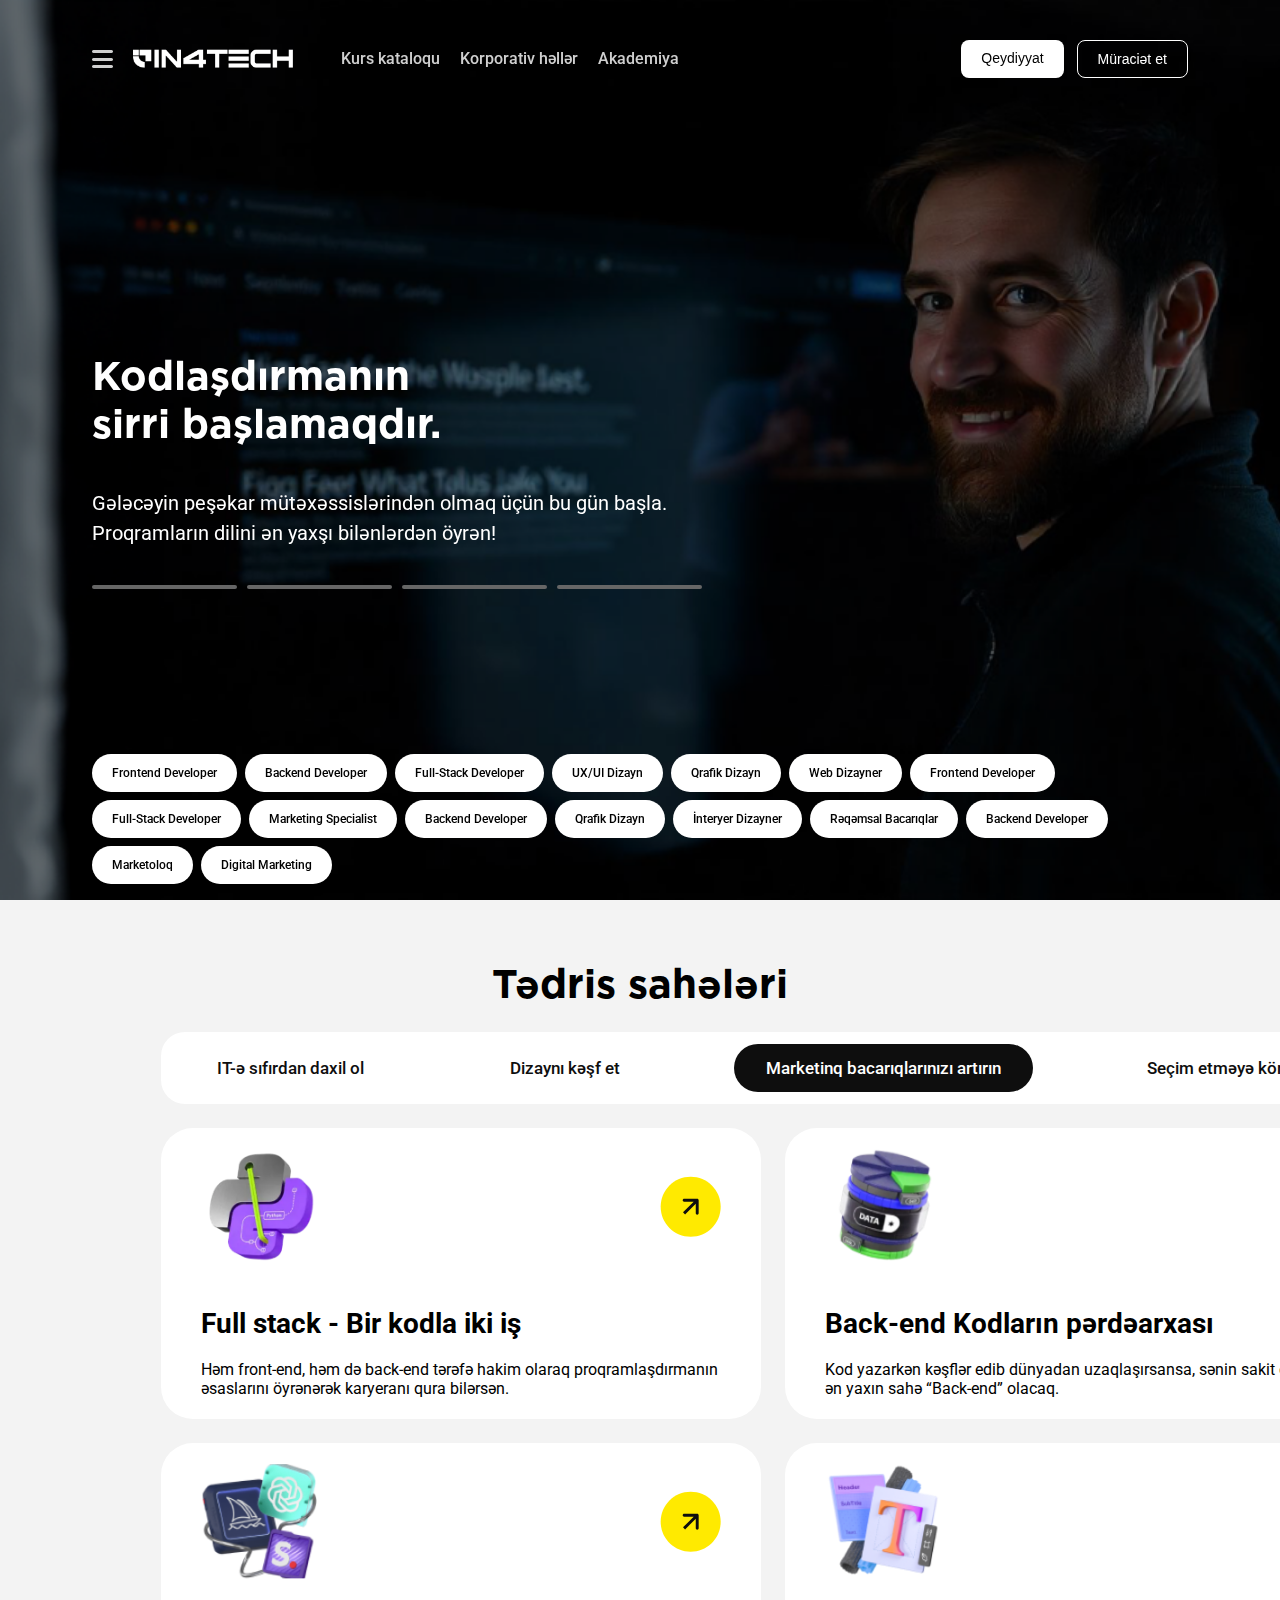
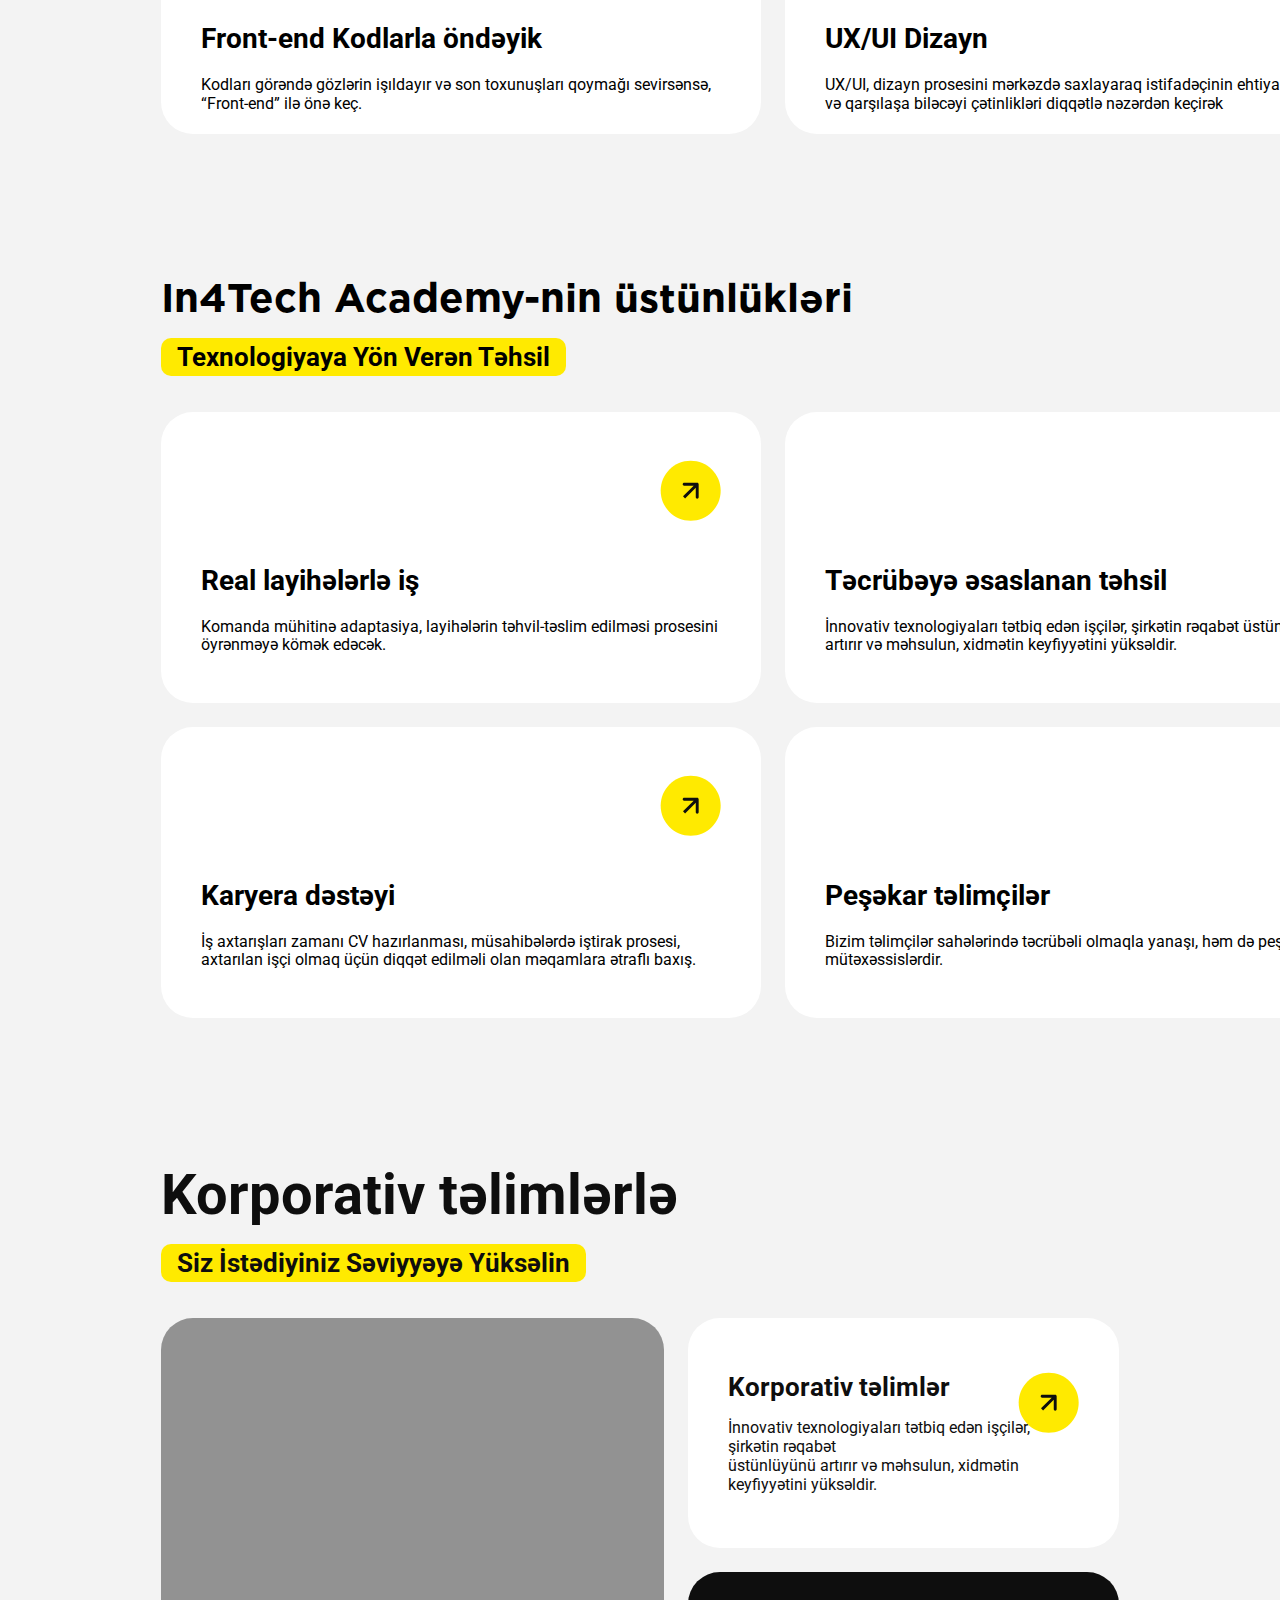
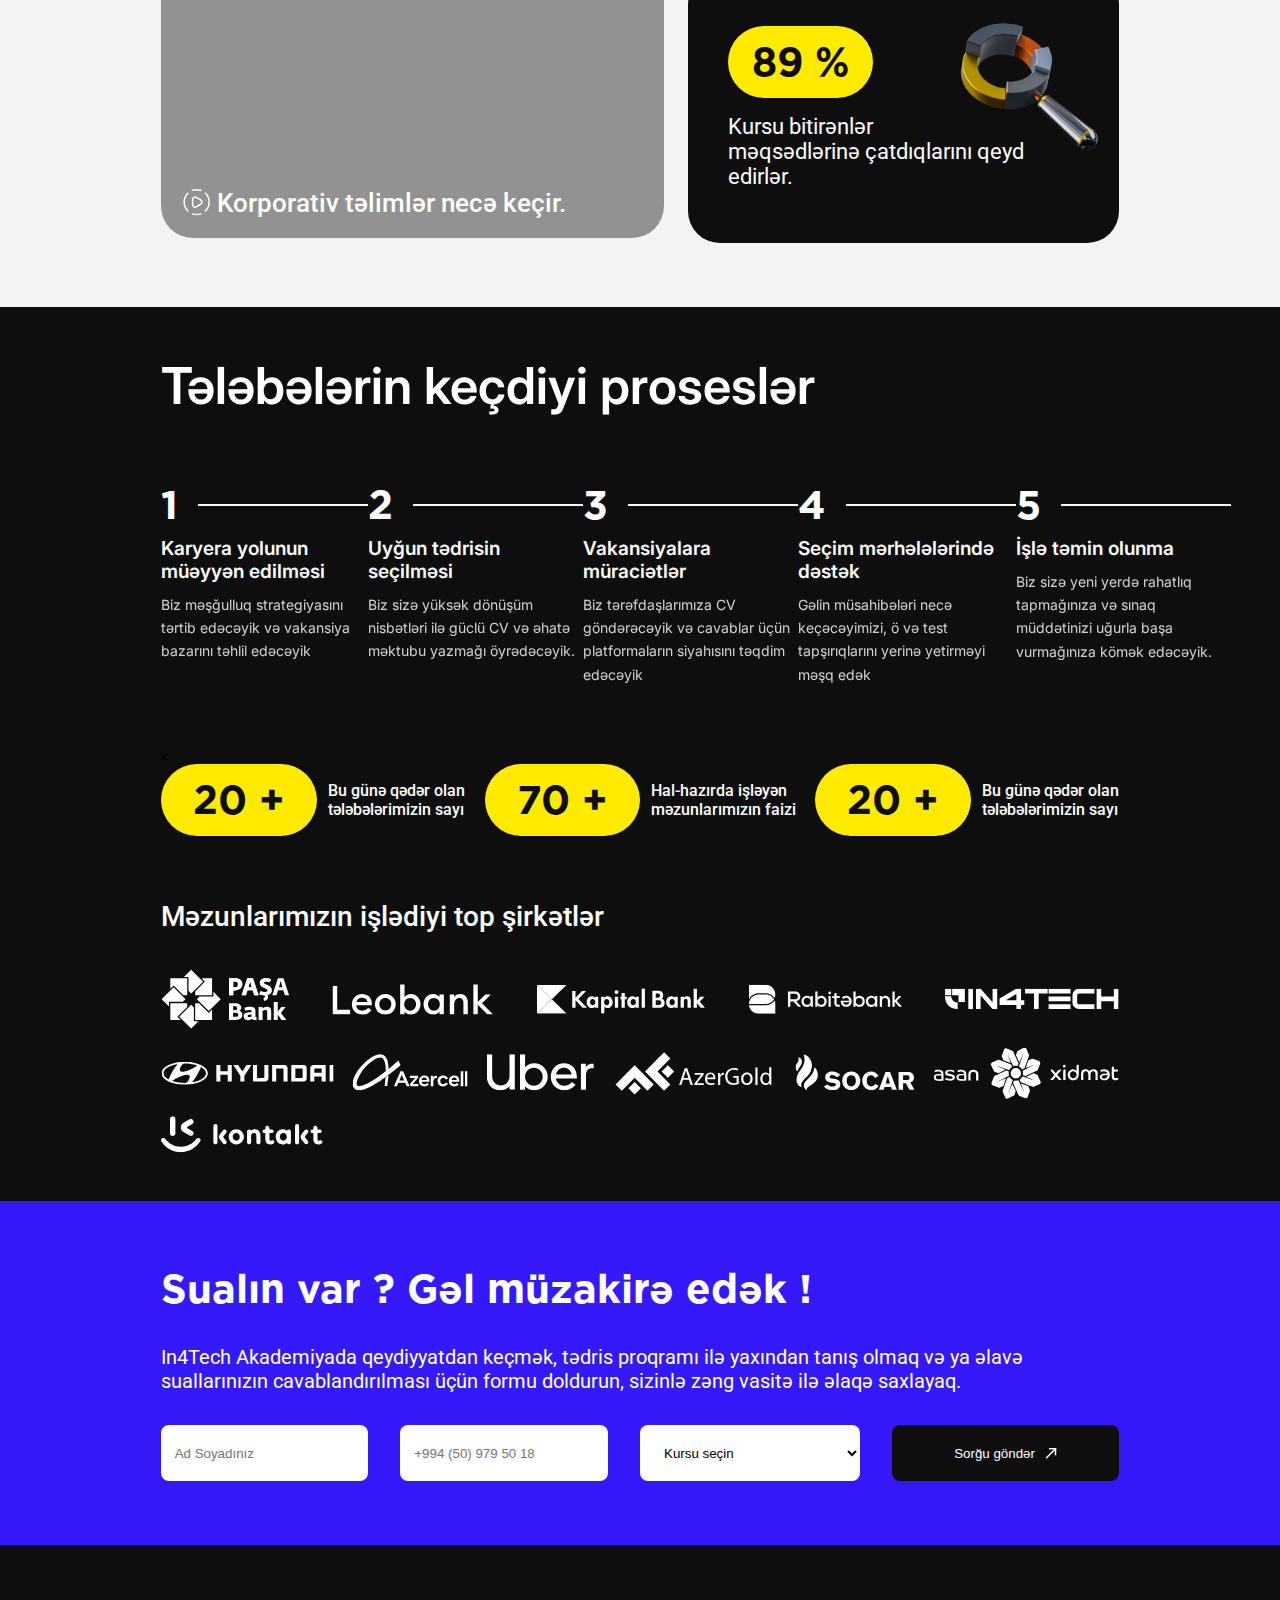
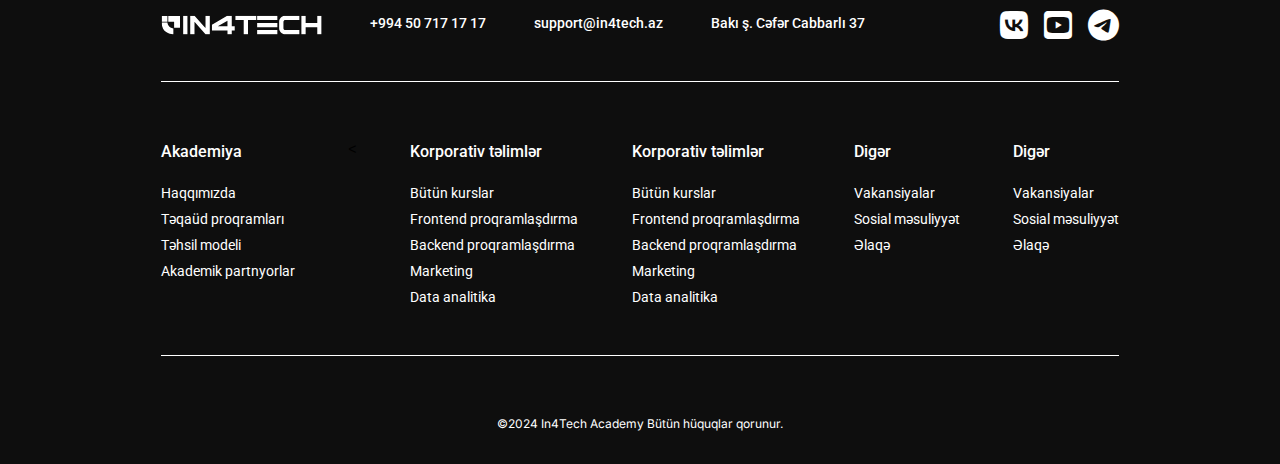
==== commit 576685d6: "demo" ====
--- a/index.htm
+++ b/index.htm
@@ -33,6 +33,7 @@
   <body>
     <!-- HEADER SECTION -->
 
+    <!-- salam -->
     <header>
       <div class="container">
         <nav>
